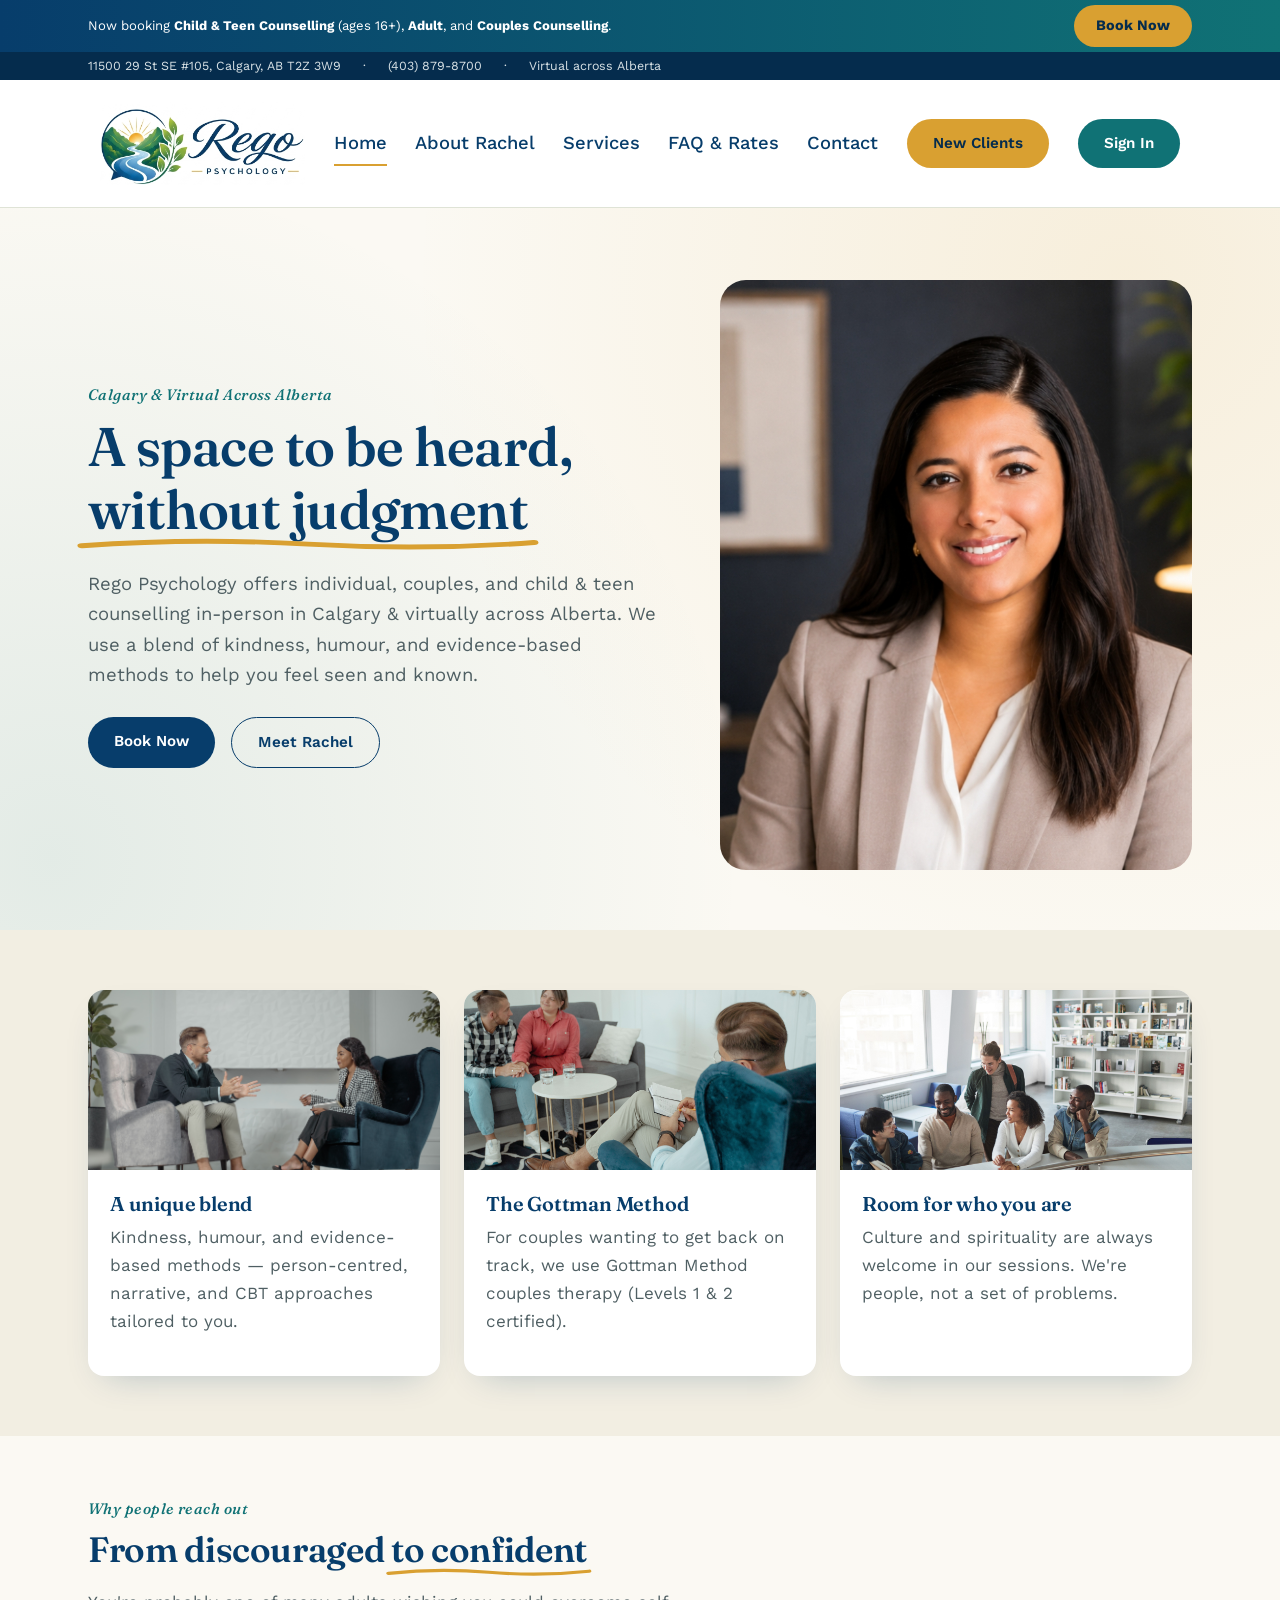
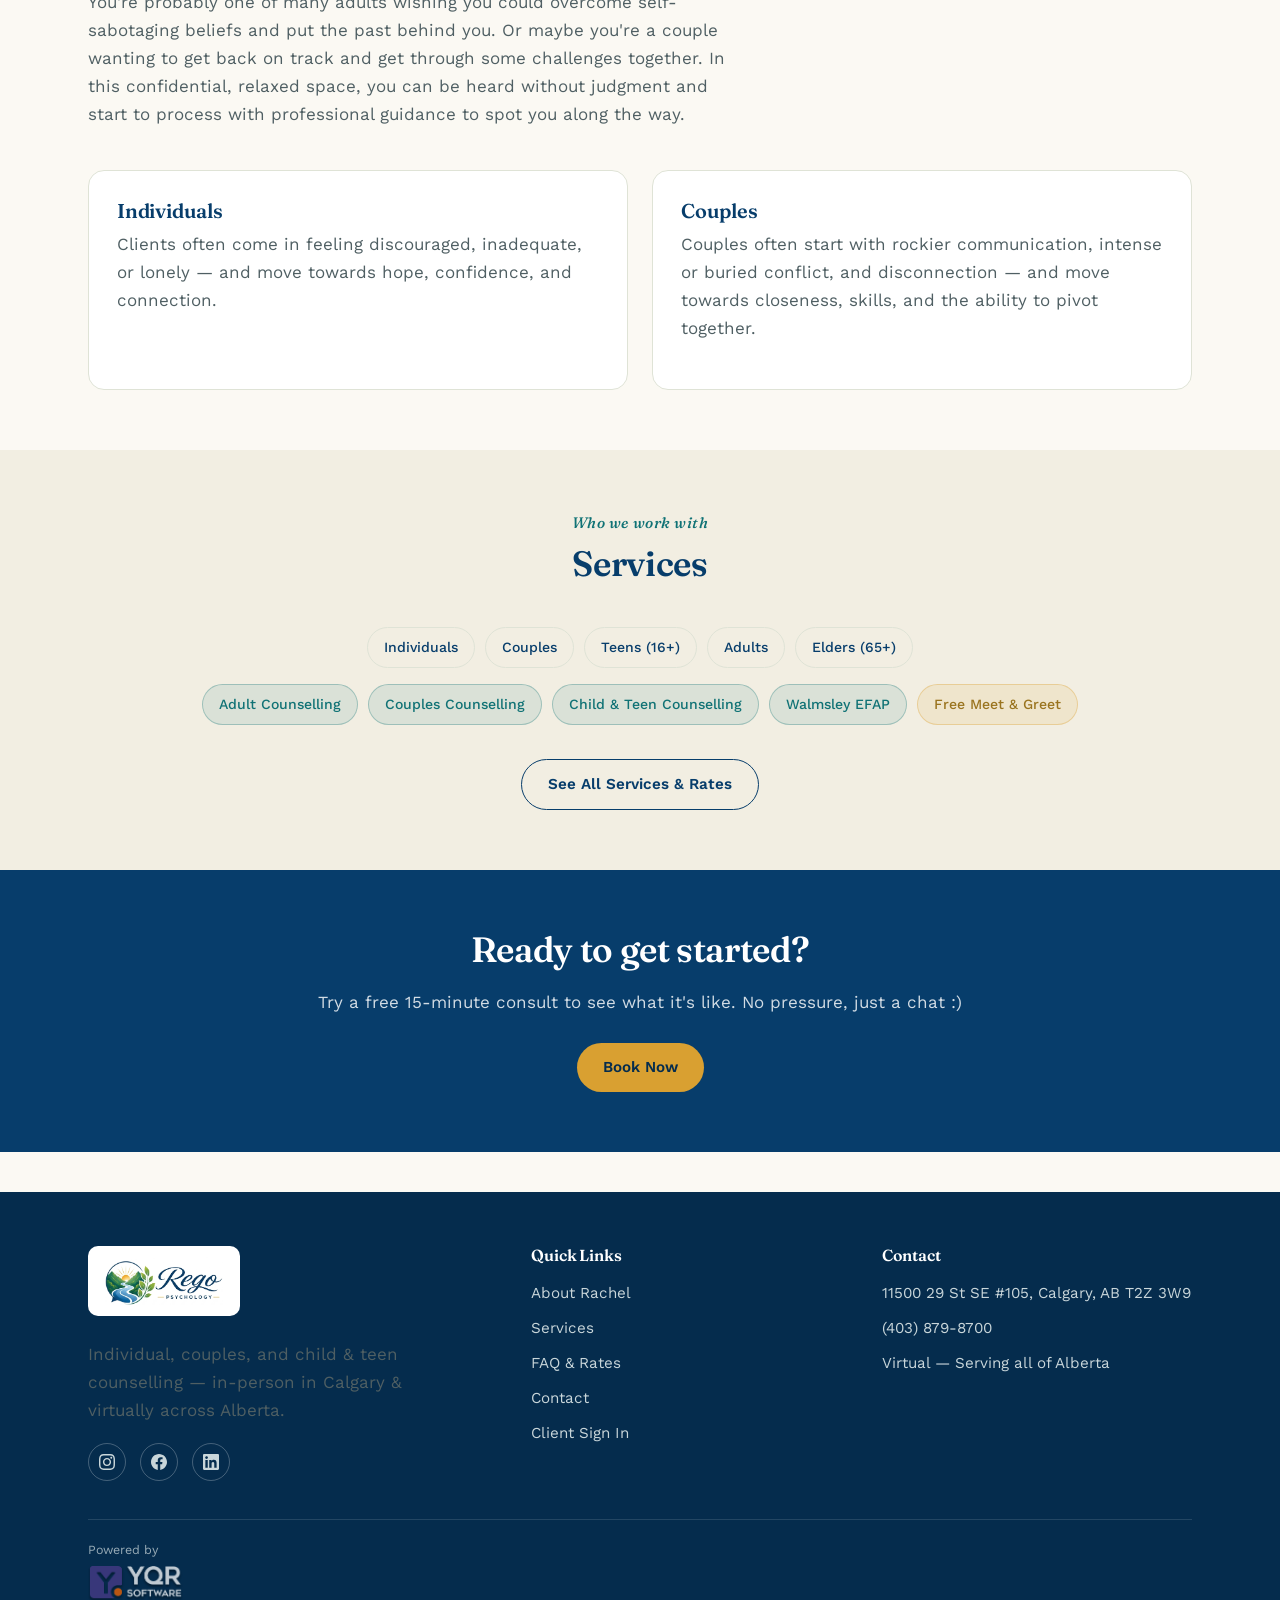
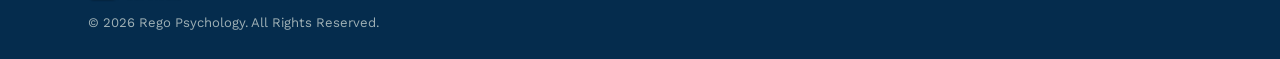
==== index.html @ bcf34d9b "Add Rachel headshot and set as hero photo" ====
﻿<!DOCTYPE html>
<html lang="en">
<head>
<meta charset="UTF-8">
<meta name="viewport" content="width=device-width, initial-scale=1.0">
<title>Rego Psychology | Rachel Rego, Psychologist, MACP, RPsych — Calgary</title>
<meta name="description" content="Rachel Rego, Registered Psychologist (MACP, RPsych) in Calgary, offers individual, couples, and child & teen counselling — in-person in Calgary &amp; virtually across Alberta. Book a free 15-minute consult.">
<link rel="icon" type="image/png" sizes="32x32" href="assets-final/pego-monogram.png">
<link rel="apple-touch-icon" href="assets-final/pego-monogram.png">
<link rel="preconnect" href="https://fonts.googleapis.com">
<link href="https://fonts.googleapis.com/css2?family=Fraunces:ital,opsz,wght@0,9..144,300..700;1,9..144,400..600&family=Work+Sans:wght@400;500;600;700&display=swap" rel="stylesheet">
<link rel="stylesheet" href="styles.css">
</head>
<body>

<div class="book-bar">
  <div class="wrap">
    <span class="msg">Now booking <strong>Child & Teen Counselling</strong> (ages 16+), <strong>Adult</strong>, and <strong>Couples Counselling</strong>.</span>
    <a class="book-now" href="https://regopsychology.janeapp.com/#/child-teen-counselling" target="_blank" rel="noopener">Book Now</a>
  </div>
</div>

<div class="topbar">
  <div class="wrap">
    <div class="topbar-links">
      <span>11500 29 St SE #105, Calgary, AB T2Z 3W9</span><span>&middot;</span><span>(403) 879-8700</span><span>&middot;</span><span>Virtual across Alberta</span>
    </div>
  </div>
</div>

<header class="site-header">
  <div class="wrap">
    <a href="index.html"><img src="assets-final/logo-1.png" alt="Rego Psychology" class="logo-img"></a>
    <nav class="main-nav">
      <a href="index.html" class="active">Home</a>
      <a href="about.html">About Rachel</a>
      <a href="services.html">Services</a>
      <a href="faq.html">FAQ &amp; Rates</a>
      <a href="contact.html">Contact</a>
    </nav>
    <button class="hamburger" id="hamburger" aria-label="Open menu" aria-expanded="false"><span></span><span></span><span></span></button>
    <a href="https://regopsychology.janeapp.com/#/free-meet-greet" target="_blank" rel="noopener" class="btn btn-gold">New Clients</a>
    <a href="https://regopsychology.janeapp.com/login" target="_blank" rel="noopener" class="btn btn-teal">Sign In</a>
  </div>
<div class="mobile-menu" id="mobile-menu">
  <nav class="mobile-nav">
    <a href="index.html" class="active">Home</a>
    <a href="about.html">About Rachel</a>
    <a href="services.html">Services</a>
    <a href="faq.html">FAQ &amp; Rates</a>
    <a href="contact.html">Contact</a>
    <a href="https://regopsychology.janeapp.com/#/free-meet-greet" target="_blank" rel="noopener" class="btn btn-gold mobile-book">New Clients</a>
    <a href="https://regopsychology.janeapp.com/login" target="_blank" rel="noopener" class="btn btn-teal mobile-book">Sign In</a>
  </nav>
</div></header>

<section class="hero">
  <div class="wrap">
    <div class="hero-copy">
<span class="eyebrow">Calgary &amp; Virtual Across Alberta</span>
      <h1>A space to be heard, <span class="ink-mark">without judgment<svg viewBox="0 0 300 20" preserveAspectRatio="none"><path d="M2 12 Q 75 2, 150 10 T 298 8"/></svg></span></h1>
      <p class="lead">Rego Psychology offers individual, couples, and child &amp; teen counselling in-person in Calgary &amp; virtually across Alberta. We use a blend of kindness, humour, and evidence-based methods to help you feel seen and known.</p>
      <div class="hero-actions">
        <a href="https://regopsychology.janeapp.com/#/free-meet-greet" target="_blank" rel="noopener" class="btn btn-navy">Book Now</a>
        <a href="about.html" class="btn btn-ghost">Meet Rachel</a>
      </div>
    </div>
    <div class="hero-photo"><img src="assets-final/rachelheadshot.jpeg" alt="Rachel Rego, Psychologist"></div>
  </div>
</section>

<section class="tint">
  <div class="wrap">
    <div class="grid cols-3">
      <div class="card shadow card-photo">
        <img src="assets-final/unique-blend.jpg" alt="A unique blend of therapy approaches" class="card-img">
        <div class="card-body">
          <h3>A unique blend</h3>
          <p>Kindness, humour, and evidence-based methods — person-centred, narrative, and CBT approaches tailored to you.</p>
        </div>
      </div>
      <div class="card shadow card-photo">
        <img src="assets-final/the-gottman-method.jpg" alt="The Gottman Method couples therapy" class="card-img">
        <div class="card-body">
          <h3>The Gottman Method</h3>
          <p>For couples wanting to get back on track, we use Gottman Method couples therapy (Levels 1 &amp; 2 certified).</p>
        </div>
      </div>
      <div class="card shadow card-photo">
        <img src="assets-final/room-for-who-you-are.jpg" alt="Room for who you are" class="card-img">
        <div class="card-body">
          <h3>Room for who you are</h3>
          <p>Culture and spirituality are always welcome in our sessions. We're people, not a set of problems.</p>
        </div>
      </div>
    </div>
  </div>
</section>

<section>
  <div class="wrap">
    <div class="section-head">
      <span class="eyebrow">Why people reach out</span>
      <h2>From discouraged <span class="ink-mark">to confident<svg viewBox="0 0 260 20" preserveAspectRatio="none"><path d="M2 12 Q 65 2, 130 10 T 258 8"/></svg></span></h2>
      <p>You're probably one of many adults wishing you could overcome self-sabotaging beliefs and put the past behind you. Or maybe you're a couple wanting to get back on track and get through some challenges together. In this confidential, relaxed space, you can be heard without judgment and start to process with professional guidance to spot you along the way.</p>
    </div>
    <div class="grid cols-2">
      <div class="card">
        <h3>Individuals</h3>
        <p>Clients often come in feeling discouraged, inadequate, or lonely — and move towards hope, confidence, and connection.</p>
      </div>
      <div class="card">
        <h3>Couples</h3>
        <p>Couples often start with rockier communication, intense or buried conflict, and disconnection — and move towards closeness, skills, and the ability to pivot together.</p>
      </div>
    </div>
  </div>
</section>

<section class="tint">
  <div class="wrap">
    <div class="section-head center">
      <span class="eyebrow">Who we work with</span>
      <h2>Services</h2>
    </div>
    <div class="pill-row" style="justify-content:center; margin-bottom: 16px;">
      <span class="pill">Individuals</span>
      <span class="pill">Couples</span>
      <span class="pill">Teens (16+)</span>
      <span class="pill">Adults</span>
      <span class="pill">Elders (65+)</span>
    </div>
    <div class="pill-row" style="justify-content:center;">
      <span class="pill teal">Adult Counselling</span>
      <span class="pill teal">Couples Counselling</span>
      <span class="pill teal">Child &amp; Teen Counselling</span>
      <span class="pill teal">Walmsley EFAP</span>
      <span class="pill gold">Free Meet &amp; Greet</span>
    </div>
    <div style="text-align:center; margin-top: 34px;">
      <a href="services.html" class="btn btn-ghost">See All Services &amp; Rates</a>
    </div>
  </div>
</section>

<section class="navy">
  <div class="wrap">
    <div class="callout" style="background: transparent; padding: 0;">
      <h2>Ready to get started?</h2>
      <p>Try a free 15-minute consult to see what it's like. No pressure, just a chat :)</p>
      <a href="https://regopsychology.janeapp.com/#/free-meet-greet" target="_blank" rel="noopener" class="btn btn-gold" style="margin-top: 8px;">Book Now</a>
    </div>
  </div>
</section>

<footer class="site-footer">
  <div class="wrap">
    <div class="grid">
      <div>
        <div class="foot-logo-wrap"><img src="assets-final/logo-1.png" alt="Rego Psychology" class="foot-logo-img"></div>
        <p style="max-width: 32ch;">Individual, couples, and child &amp; teen counselling — in-person in Calgary &amp; virtually across Alberta.</p>
        <div class="social-row">
          <a href="#" aria-label="Instagram"><svg xmlns="http://www.w3.org/2000/svg" viewBox="0 0 24 24" fill="currentColor" width="16" height="16" aria-hidden="true"><path d="M12 2.163c3.204 0 3.584.012 4.85.07 3.252.148 4.771 1.691 4.919 4.919.058 1.265.069 1.645.069 4.849 0 3.205-.012 3.584-.069 4.849-.149 3.225-1.664 4.771-4.919 4.919-1.266.058-1.644.07-4.85.07-3.204 0-3.584-.012-4.849-.07-3.26-.149-4.771-1.699-4.919-4.92-.058-1.265-.07-1.644-.07-4.849 0-3.204.013-3.583.07-4.849.149-3.227 1.664-4.771 4.919-4.919 1.266-.057 1.645-.069 4.849-.069zm0-2.163c-3.259 0-3.667.014-4.947.072-4.358.2-6.78 2.618-6.98 6.98-.059 1.281-.073 1.689-.073 4.948 0 3.259.014 3.668.072 4.948.2 4.358 2.618 6.78 6.98 6.98 1.281.058 1.689.072 4.948.072 3.259 0 3.668-.014 4.948-.072 4.354-.2 6.782-2.618 6.979-6.98.059-1.28.073-1.689.073-4.948 0-3.259-.014-3.667-.072-4.947-.196-4.354-2.617-6.78-6.979-6.98-1.281-.059-1.69-.073-4.949-.073zm0 5.838c-3.403 0-6.162 2.759-6.162 6.162s2.759 6.163 6.162 6.163 6.162-2.759 6.162-6.163c0-3.403-2.759-6.162-6.162-6.162zm0 10.162c-2.209 0-4-1.79-4-4 0-2.209 1.791-4 4-4s4 1.791 4 4c0 2.21-1.791 4-4 4zm6.406-11.845c-.796 0-1.441.645-1.441 1.44s.645 1.44 1.441 1.44c.795 0 1.439-.645 1.439-1.44s-.644-1.44-1.439-1.44z"/></svg></a>
          <a href="#" aria-label="Facebook"><svg xmlns="http://www.w3.org/2000/svg" viewBox="0 0 24 24" fill="currentColor" width="16" height="16" aria-hidden="true"><path d="M24 12.073c0-6.627-5.373-12-12-12s-12 5.373-12 12c0 5.99 4.388 10.954 10.125 11.854v-8.385H7.078v-3.47h3.047V9.43c0-3.007 1.792-4.669 4.533-4.669 1.312 0 2.686.235 2.686.235v2.953H15.83c-1.491 0-1.956.925-1.956 1.874v2.25h3.328l-.532 3.47h-2.796v8.385C19.612 23.027 24 18.062 24 12.073z"/></svg></a>
          <a href="https://www.linkedin.com/in/rachel-rego-861340133/" aria-label="LinkedIn"><svg xmlns="http://www.w3.org/2000/svg" viewBox="0 0 24 24" fill="currentColor" width="16" height="16" aria-hidden="true"><path d="M20.447 20.452h-3.554v-5.569c0-1.328-.027-3.037-1.852-3.037-1.853 0-2.136 1.445-2.136 2.939v5.667H9.351V9h3.414v1.561h.046c.477-.9 1.637-1.85 3.37-1.85 3.601 0 4.267 2.37 4.267 5.455v6.286zM5.337 7.433c-1.144 0-2.063-.926-2.063-2.065 0-1.138.92-2.063 2.063-2.063 1.14 0 2.064.925 2.064 2.063 0 1.139-.925 2.065-2.064 2.065zm1.782 13.019H3.555V9h3.564v11.452zM22.225 0H1.771C.792 0 0 .774 0 1.729v20.542C0 23.227.792 24 1.771 24h20.451C23.2 24 24 23.227 24 22.271V1.729C24 .774 23.2 0 22.222 0h.003z"/></svg></a>
        </div>
      </div>
      <div>
        <h4>Quick Links</h4>
        <ul>
          <li><a href="about.html">About Rachel</a></li>
          <li><a href="services.html">Services</a></li>
          <li><a href="faq.html">FAQ &amp; Rates</a></li>
          <li><a href="contact.html">Contact</a></li>
          <li><a href="https://regopsychology.janeapp.com/login" target="_blank" rel="noopener">Client Sign In</a></li>
        </ul>
      </div>
      <div>
        <h4>Contact</h4>
        <ul>
          <li></li>
          <li>11500 29 St SE #105, Calgary, AB T2Z 3W9</li><li>(403) 879-8700</li><li>Virtual — Serving all of Alberta</li>
        </ul>
      </div>
    </div>
    <div class="footer-bottom">
      <a href="https://yqrsoftware.ca/" target="_blank" rel="noopener" class="powered-by-inline">Powered by <img src="assets-final/yqr-logo.png" alt="YQR Software"></a>
      <div class="footer-legal"><span>© 2026 Rego Psychology. All Rights Reserved.</span></div>
    </div>
  </div>
</footer>

<script>
(function(){
  var btn = document.getElementById('hamburger');
  var menu = document.getElementById('mobile-menu');
  if (!btn || !menu) return;
  btn.addEventListener('click', function(){
    var open = menu.classList.toggle('open');
    btn.classList.toggle('open', open);
    btn.setAttribute('aria-expanded', open);
  });
  menu.querySelectorAll('a').forEach(function(a){
    a.addEventListener('click', function(){
      menu.classList.remove('open');
      btn.classList.remove('open');
      btn.setAttribute('aria-expanded', false);
    });
  });
  document.addEventListener('click', function(e){
    if (!menu.contains(e.target) && !btn.contains(e.target)) {
      menu.classList.remove('open');
      btn.classList.remove('open');
      btn.setAttribute('aria-expanded', false);
    }
  });
})();
</script>
</body>
</html>
---- styles.css ----
/* ===========================================================
   Rego Psychology — Stylesheet v2
   Brand palette (sampled from official brand sheet):
   Navy #073D6B · Teal #107275 · Forest #358153 · Olive #A2BC46 · Gold #D9A031
   Mark: mountain / river / sunrise emblem + leaf sprig
   Type: Fraunces (display, echoes the script wordmark) + Work Sans (body/UI)
   =========================================================== */

:root {
  --navy: #073D6B;
  --navy-deep: #052C4D;
  --teal: #107275;
  --forest: #358153;
  --forest-deep: #2A6B43;
  --olive: #A2BC46;
  --gold: #D9A031;
  --cream: #FBF9F3;
  --cream-deep: #F2EEE2;
  --card: #FFFFFF;
  --ink: #1C2B30;
  --ink-soft: #4F5F63;
  --line: #DFE3D6;
  --radius-lg: 26px;
  --radius-md: 16px;
  --radius-sm: 10px;
  --shadow: 0 14px 34px -18px rgba(7, 61, 107, 0.30);
  --maxw: 1160px;
}

* { box-sizing: border-box; }
html { scroll-behavior: smooth; }

body {
  margin: 0;
  background: var(--cream);
  color: var(--ink);
  font-family: 'Work Sans', -apple-system, BlinkMacSystemFont, 'Segoe UI', sans-serif;
  font-size: 17px;
  line-height: 1.65;
  -webkit-font-smoothing: antialiased;
}

h1, h2, h3, h4 {
  font-family: 'Fraunces', Georgia, 'Times New Roman', serif;
  color: var(--navy);
  font-weight: 600;
  line-height: 1.15;
  margin: 0 0 0.5em;
  letter-spacing: -0.01em;
}

h1 { font-size: clamp(2.3rem, 4.8vw, 3.4rem); font-weight: 580; }
h2 { font-size: clamp(1.65rem, 3vw, 2.2rem); }
h3 { font-size: 1.25rem; }

p { margin: 0 0 1.1em; color: var(--ink-soft); }
a { color: var(--forest-deep); text-decoration: none; }
img { max-width: 100%; display: block; }

.wrap { max-width: var(--maxw); margin: 0 auto; padding: 0 28px; }

/* ---------- Ink underline signature (echoes the script wordmark flourish) ---------- */
.ink-mark { position: relative; display: inline-block; }
.ink-mark svg { position: absolute; left: -2%; bottom: -0.2em; width: 104%; height: 0.3em; overflow: visible; }
.ink-mark path { fill: none; stroke: var(--gold); stroke-width: 6; stroke-linecap: round; }

.eyebrow {
  font-family: 'Fraunces', serif;
  font-style: italic;
  font-weight: 500;
  color: var(--teal);
  font-size: 0.95rem;
  letter-spacing: 0.03em;
  display: block;
  margin-bottom: 0.6em;
}

/* ---------- Top booking bar ---------- */
.book-bar {
  background: linear-gradient(90deg, var(--navy) 0%, var(--teal) 100%);
  color: #fff;
}
.book-bar .wrap {
  display: flex;
  align-items: center;
  justify-content: space-between;
  gap: 16px;
  padding: 10px 28px;
  flex-wrap: wrap;
}
.book-bar .wrap { padding-top: 5px; padding-bottom: 5px; }
.book-bar .msg { font-size: 0.82rem; }
.book-bar .msg strong { color: #fff; }
.book-bar a.book-now {
  background: var(--gold);
  color: var(--navy-deep);
  font-weight: 700;
  padding: 9px 22px;
  border-radius: 999px;
  font-size: 0.9rem;
  white-space: nowrap;
}
.book-bar a.book-now:hover { background: #E8B450; }

/* ---------- Sub utility bar ---------- */
.topbar { background: var(--navy-deep); color: #D9E2E6; font-size: 0.78rem; }
.topbar .wrap { display: flex; flex-wrap: wrap; gap: 8px 28px; justify-content: space-between; align-items: center; padding-top: 4px; padding-bottom: 4px; }
.topbar a { color: #D9E2E6; opacity: 0.92; }
.topbar a:hover { opacity: 1; text-decoration: underline; }
.topbar .wrap > a { font-size: 0.96rem; font-weight: 600; opacity: 1; text-decoration: underline; }
.topbar .wrap > a:hover { opacity: 0.8; }
.topbar-links { display: flex; gap: 22px; flex-wrap: wrap; }

/* ---------- Header / Nav ---------- */
header.site-header { background: #fff; border-bottom: 1px solid var(--line); position: sticky; top: 0; z-index: 50; }
header.site-header .wrap { display: flex; align-items: center; justify-content: space-between; padding-top: 22px; padding-bottom: 22px; gap: 16px; padding-left: 40px; padding-right: 40px; flex-wrap: nowrap; }
nav.main-nav { gap: 20px; flex-wrap: nowrap; flex-shrink: 1; min-width: 0; }
.logo-img { height: 83px; width: auto; }

nav.main-nav { display: flex; gap: 28px; align-items: center; flex-wrap: wrap; }
nav.main-nav a { color: var(--navy); font-weight: 500; font-size: 1.15rem; padding: 6px 0; border-bottom: 2px solid transparent; transition: border-color 0.2s; }
nav.main-nav a:hover, nav.main-nav a.active { border-color: var(--gold); }

.btn {
  display: inline-block;
  background: var(--forest);
  color: #fff !important;
  padding: 12px 26px;
  border-radius: 999px;
  font-weight: 600;
  font-size: 0.95rem;
  transition: background 0.2s, transform 0.15s;
  border: none;
  cursor: pointer;
}
.btn:hover { background: var(--forest-deep); transform: translateY(-1px); }
.btn.btn-gold { background: var(--gold); color: var(--navy-deep) !important; }
.btn.btn-gold:hover { background: #E8B450; }
.btn.btn-navy { background: var(--navy); }
.btn.btn-navy:hover { background: var(--navy-deep); }
.btn.btn-ghost { background: transparent; color: var(--navy) !important; border: 1.5px solid var(--navy); }
.btn.btn-ghost:hover { background: var(--navy); color: #fff !important; }
.btn.btn-teal { background: var(--teal); color: #fff !important; }
.btn.btn-teal:hover { background: #0D5F62; }
.btn.btn-sm { padding: 8px 18px; font-size: 0.84rem; }

/* ---------- Hero ---------- */
.hero {
  padding: 72px 0 60px;
  background:
    radial-gradient(circle at 88% 10%, rgba(217,160,49,0.12), transparent 55%),
    radial-gradient(circle at 4% 90%, rgba(16,114,117,0.10), transparent 50%),
    var(--cream);
}
.hero .wrap { display: grid; grid-template-columns: 1.1fr 0.9fr; gap: 56px; align-items: center; }
.hero-logo { width: 220px; margin-bottom: 18px; display: block; }
.hero-copy p.lead { font-size: 1.16rem; max-width: 48ch; }
.hero-actions { display: flex; gap: 16px; margin-top: 26px; flex-wrap: wrap; }
.hero-photo {
  aspect-ratio: 4/5;
  border-radius: var(--radius-lg);
  overflow: hidden;
}
.hero-photo img {
  width: 100%; height: 100%;
  object-fit: cover; object-position: center top;
  display: block;
}

/* ---------- Sections ---------- */
section { padding: 60px 0; }
section.tint { background: var(--cream-deep); }
section.navy { background: var(--navy); }
section.navy h2, section.navy h3 { color: #fff; }
section.navy p { color: rgba(255,255,255,0.82); }
.section-head { max-width: 660px; margin-bottom: 42px; }
.section-head.center { margin-left: auto; margin-right: auto; text-align: center; }

/* ---------- Cards / grids ---------- */
.grid { display: grid; gap: 24px; }
.grid.cols-3 { grid-template-columns: repeat(3, 1fr); }
.grid.cols-2 { grid-template-columns: repeat(2, 1fr); }
.grid.cols-4 { grid-template-columns: repeat(4, 1fr); }

.card { background: var(--card); border-radius: var(--radius-md); padding: 28px; border: 1px solid var(--line); }
.card.shadow { box-shadow: var(--shadow); border: none; }
.card h3 { margin-bottom: 0.4em; }
.card .icon-dot {
  width: 44px; height: 44px; border-radius: 50%;
  background: var(--cream-deep);
  display: flex; align-items: center; justify-content: center;
  margin-bottom: 16px; font-size: 1.3rem;
}

.pill-row { display: flex; flex-wrap: wrap; gap: 10px; }
.pill { background: var(--cream-deep); border: 1px solid var(--line); color: var(--navy); padding: 8px 16px; border-radius: 999px; font-size: 0.88rem; font-weight: 500; }
.pill.teal { background: rgba(16,114,117,0.10); border-color: rgba(16,114,117,0.3); color: var(--teal); }
.pill.gold { background: rgba(217,160,49,0.12); border-color: rgba(217,160,49,0.35); color: #9A741F; }

/* ---------- Quote / callout ---------- */
.callout { background: var(--navy); color: #EAF1F3; border-radius: var(--radius-lg); padding: 46px; text-align: center; }
.callout h2 { color: #fff; }
.callout p { color: rgba(234,241,243,0.85); }

/* ---------- Booking service cards (JaneApp) ---------- */
.service-card {
  background: var(--card);
  border: 1px solid var(--line);
  border-radius: var(--radius-md);
  padding: 30px;
  display: flex;
  flex-direction: column;
  gap: 14px;
}
.service-card .top { display: flex; justify-content: space-between; align-items: flex-start; gap: 14px; }
.service-card .price {
  background: var(--cream-deep);
  color: var(--navy);
  font-weight: 700;
  font-size: 0.88rem;
  padding: 7px 14px;
  border-radius: 999px;
  white-space: nowrap;
}
.service-card .duration { font-size: 0.85rem; color: var(--ink-soft); margin-top: 2px; }

/* ---------- Steps ---------- */
.steps { display: grid; gap: 20px; }
.step { display: flex; gap: 20px; background: var(--card); border: 1px solid var(--line); border-radius: var(--radius-md); padding: 24px 28px; align-items: flex-start; }
.step .step-mark { font-family: 'Fraunces', serif; font-style: italic; font-size: 1.5rem; color: var(--gold); flex-shrink: 0; width: 36px; }

/* ---------- FAQ accordion ---------- */
details.faq { background: var(--card); border: 1px solid var(--line); border-radius: var(--radius-md); padding: 6px 26px; margin-bottom: 14px; }
details.faq summary {
  cursor: pointer; font-family: 'Fraunces', serif; font-weight: 600; font-size: 1.06rem; color: var(--navy);
  padding: 18px 0; list-style: none; display: flex; justify-content: space-between; align-items: center; gap: 16px;
}
details.faq summary::-webkit-details-marker { display: none; }
details.faq summary::after { content: "+"; font-size: 1.5rem; color: var(--gold); flex-shrink: 0; transition: transform 0.2s; }
details.faq[open] summary::after { content: "–"; }
details.faq .faq-body { padding-bottom: 20px; color: var(--ink-soft); }

/* ---------- Photo cards ---------- */
.card-photo { padding: 0; overflow: hidden; }
.card-img { width: 100%; height: 180px; object-fit: cover; display: block; }
.card-photo .card-body { padding: 22px; }

/* ---------- Specialty card ---------- */
.specialty-list { display: flex; flex-direction: column; gap: 10px; }
.specialty-item { background: var(--cream-deep); border: 1px solid var(--line); border-left: 4px solid var(--teal); border-radius: var(--radius-sm); padding: 12px 16px; font-weight: 600; color: var(--navy); font-size: 0.97rem; }

/* ---------- Rate table ---------- */
.rate-table { width: 100%; border-collapse: collapse; background: var(--card); border-radius: var(--radius-md); overflow: hidden; border: 1px solid var(--line); }
.rate-table th, .rate-table td { text-align: left; padding: 15px 22px; border-bottom: 1px solid var(--line); }
.rate-table th { font-family: 'Fraunces', serif; color: var(--navy); background: var(--cream-deep); font-size: 0.93rem; }
.rate-table tr:last-child td { border-bottom: none; }
.rate-table td.amount { font-weight: 700; color: var(--teal); white-space: nowrap; }
.rate-table td.rate-cta { text-align: right; white-space: nowrap; padding-top: 10px; padding-bottom: 10px; }

/* ---------- Insurance logos row ---------- */
.insurance-row { display: flex; flex-wrap: wrap; gap: 12px; }
.insurance-chip { background: var(--card); border: 1px solid var(--line); padding: 10px 18px; border-radius: var(--radius-sm); font-size: 0.88rem; font-weight: 600; color: var(--navy); }

/* ---------- Endorsements ---------- */
.endorsement { background: var(--card); border-left: 4px solid var(--olive); border-radius: var(--radius-sm); padding: 22px 26px; }
.endorsement p { font-style: italic; margin-bottom: 10px; }
.endorsement .who { font-weight: 700; color: var(--navy); font-style: normal; font-size: 0.92rem; }
.endorsement .role { font-weight: 400; color: var(--ink-soft); font-size: 0.85rem; }

/* ---------- Contact ---------- */
.contact-grid { display: grid; grid-template-columns: 1fr 1.2fr; gap: 48px; align-items: start; }
.contact-info .item { margin-bottom: 24px; }
.contact-info .item .label { font-family: 'Fraunces', serif; color: var(--navy); font-weight: 600; display: block; margin-bottom: 4px; }
.form-note { font-size: 0.85rem; color: var(--ink-soft); }
.contact-form { display: flex; flex-direction: column; gap: 14px; margin-top: 10px; }
.contact-form .form-row { display: grid; grid-template-columns: 1fr 1fr; gap: 14px; }
.contact-form .form-group { display: flex; flex-direction: column; gap: 5px; }
.contact-form label { font-size: 0.85rem; font-weight: 600; color: var(--navy); }
.contact-form input, .contact-form textarea { border: 1.5px solid var(--line); border-radius: var(--radius-sm); padding: 10px 14px; font-family: inherit; font-size: 0.95rem; color: var(--ink); background: var(--card); transition: border-color 0.2s; resize: vertical; }
.contact-form input:focus, .contact-form textarea:focus { outline: none; border-color: var(--teal); }
.contact-form input::placeholder, .contact-form textarea::placeholder { color: var(--ink-soft); }

/* ---------- Footer ---------- */
footer.site-footer { background: var(--navy-deep); color: #C9D6DA; padding: 54px 0 26px; margin-top: 40px; }
footer.site-footer .grid { grid-template-columns: 1.3fr 1fr 1fr; gap: 40px; margin-bottom: 38px; }
footer.site-footer h4 { color: #fff; font-size: 1rem; margin-bottom: 16px; }
footer.site-footer a { color: #C9D6DA; }
footer.site-footer a:hover { color: #fff; text-decoration: underline; }
footer.site-footer ul { list-style: none; padding: 0; margin: 0; }
footer.site-footer li { margin-bottom: 10px; font-size: 0.95rem; }
.powered-by-inline { display: inline-flex; flex-direction: column; align-items: flex-start; gap: 5px; color: #9FB0B5; font-size: 0.78rem; opacity: 0.75; transition: opacity 0.2s; }
.powered-by-inline:hover { opacity: 1; }
.powered-by-inline img { height: 36px; width: auto; border-radius: 4px; }
.footer-bottom { border-top: 1px solid rgba(255,255,255,0.12); padding-top: 20px; font-size: 0.82rem; color: #9FB0B5; display: flex; flex-direction: column; gap: 10px; }
.footer-legal { display: flex; justify-content: space-between; flex-wrap: wrap; gap: 10px; }
.foot-logo-wrap { display: inline-block; background: #fff; border-radius: var(--radius-sm); border: 1px solid rgba(255,255,255,0.2); padding: 10px 16px; margin-bottom: 16px; }
.foot-logo-img { height: 48px; width: auto; display: block; }
.social-row { display: flex; gap: 14px; margin-top: 14px; }
.social-row a { width: 38px; height: 38px; border: 1px solid rgba(255,255,255,0.25); border-radius: 50%; display: flex; align-items: center; justify-content: center; }
.social-row a:hover { background: rgba(255,255,255,0.12); }

/* ---------- Page hero (non-home) ---------- */
.page-hero { padding: 26px 0 22px; background: var(--cream-deep); border-bottom: 1px solid var(--line); }
.page-hero p.lead { max-width: 62ch; font-size: 1.06rem; }

/* ---------- Hamburger & Mobile Menu ---------- */
.hamburger { display: none; flex-direction: column; justify-content: space-between; width: 28px; height: 20px; background: none; border: none; cursor: pointer; padding: 0; flex-shrink: 0; }
.hamburger span { display: block; height: 2px; width: 100%; background: var(--navy); border-radius: 2px; transition: transform 0.25s, opacity 0.2s; transform-origin: center; }
.hamburger.open span:nth-child(1) { transform: translateY(9px) rotate(45deg); }
.hamburger.open span:nth-child(2) { opacity: 0; }
.hamburger.open span:nth-child(3) { transform: translateY(-9px) rotate(-45deg); }

.mobile-menu { display: none; background: #fff; border-top: 1px solid var(--line); box-shadow: 0 8px 24px -8px rgba(7,61,107,0.15); }
.mobile-menu.open { display: block; }
.mobile-nav { display: flex; flex-direction: column; padding: 16px 20px 20px; gap: 4px; }
.mobile-nav a { color: var(--navy); font-weight: 500; font-size: 1.05rem; padding: 12px 8px; border-bottom: 1px solid var(--line); }
.mobile-nav a:last-child { border-bottom: none; }
.mobile-nav a.active { color: var(--teal); font-weight: 600; }
.mobile-nav .mobile-book { margin-top: 12px; text-align: center; border-bottom: none; border-radius: 999px; }

/* ---------- Responsive ---------- */
@media (max-width: 900px) {
  .hero .wrap { grid-template-columns: 1fr; }
  .hero-photo { order: -1; max-width: 320px; margin: 0 auto; }
  .grid.cols-3, .grid.cols-4 { grid-template-columns: 1fr 1fr; }
  .contact-grid { grid-template-columns: 1fr; }
  footer.site-footer .grid { grid-template-columns: 1fr; gap: 26px; }
}
@media (max-width: 680px) {
  nav.main-nav { display: none; }
  .hamburger { display: flex; }
  header.site-header .wrap > .btn-gold,
  header.site-header .wrap > .btn-teal { display: none; }
  .topbar-links { gap: 12px 18px; }
  .grid.cols-3, .grid.cols-4, .grid.cols-2 { grid-template-columns: 1fr; }
  .callout { padding: 30px 22px; }
  header.site-header .wrap { flex-wrap: nowrap; }
  .book-bar .wrap { justify-content: center; text-align: center; }
  .service-card .top { flex-direction: column; }
}

/* ---------- iPhone / small mobile ---------- */
@media (max-width: 480px) {
  /* Topbar */
  .topbar { font-size: 0.72rem; }
  .topbar .wrap { padding-top: 3px; padding-bottom: 3px; gap: 6px; }

  /* Book bar */
  .book-bar .wrap { flex-direction: column; align-items: center; gap: 8px; padding-top: 8px; padding-bottom: 8px; }
  .book-bar .msg { text-align: center; font-size: 0.78rem; }

  /* Header */
  header.site-header .wrap { padding-left: 16px; padding-right: 16px; padding-top: 12px; padding-bottom: 12px; }
  .logo-img { height: 56px; }
  .btn.btn-gold { padding: 9px 14px; font-size: 0.82rem; white-space: nowrap; }

  /* General layout */
  .wrap { padding: 0 16px; }
  section { padding: 40px 0; }

  /* Hero */
  .hero { padding: 36px 0; }
  .hero-photo { max-width: 280px; }
  .hero-actions { flex-direction: column; }
  .hero-actions .btn { text-align: center; width: 100%; }
  .hero-logo { width: 160px; }

  /* Cards */
  .card-img { height: 160px; }

  /* About grid */
  .about-grid { grid-template-columns: 1fr !important; gap: 28px !important; }
  .hero-photo { max-width: 100% !important; }

  /* Rates table — hide CTA column, allow horizontal scroll */
  .rate-table { display: block; overflow-x: auto; -webkit-overflow-scrolling: touch; }
  .rate-table td.rate-cta, .rate-table th:last-child { display: none; }

  /* Contact form */
  .contact-form .form-row { grid-template-columns: 1fr; }

  /* Page hero */
  .page-hero { padding: 18px 0 16px; }

  /* Footer */
  .footer-bottom { flex-direction: column; text-align: center; gap: 6px; }
  .foot-logo-img { height: 38px; }

  /* Buttons — larger touch targets */
  .btn { min-height: 44px; display: inline-flex; align-items: center; justify-content: center; }
}

@media (prefers-reduced-motion: reduce) {
  html { scroll-behavior: auto; }
  .btn { transition: none; }
}
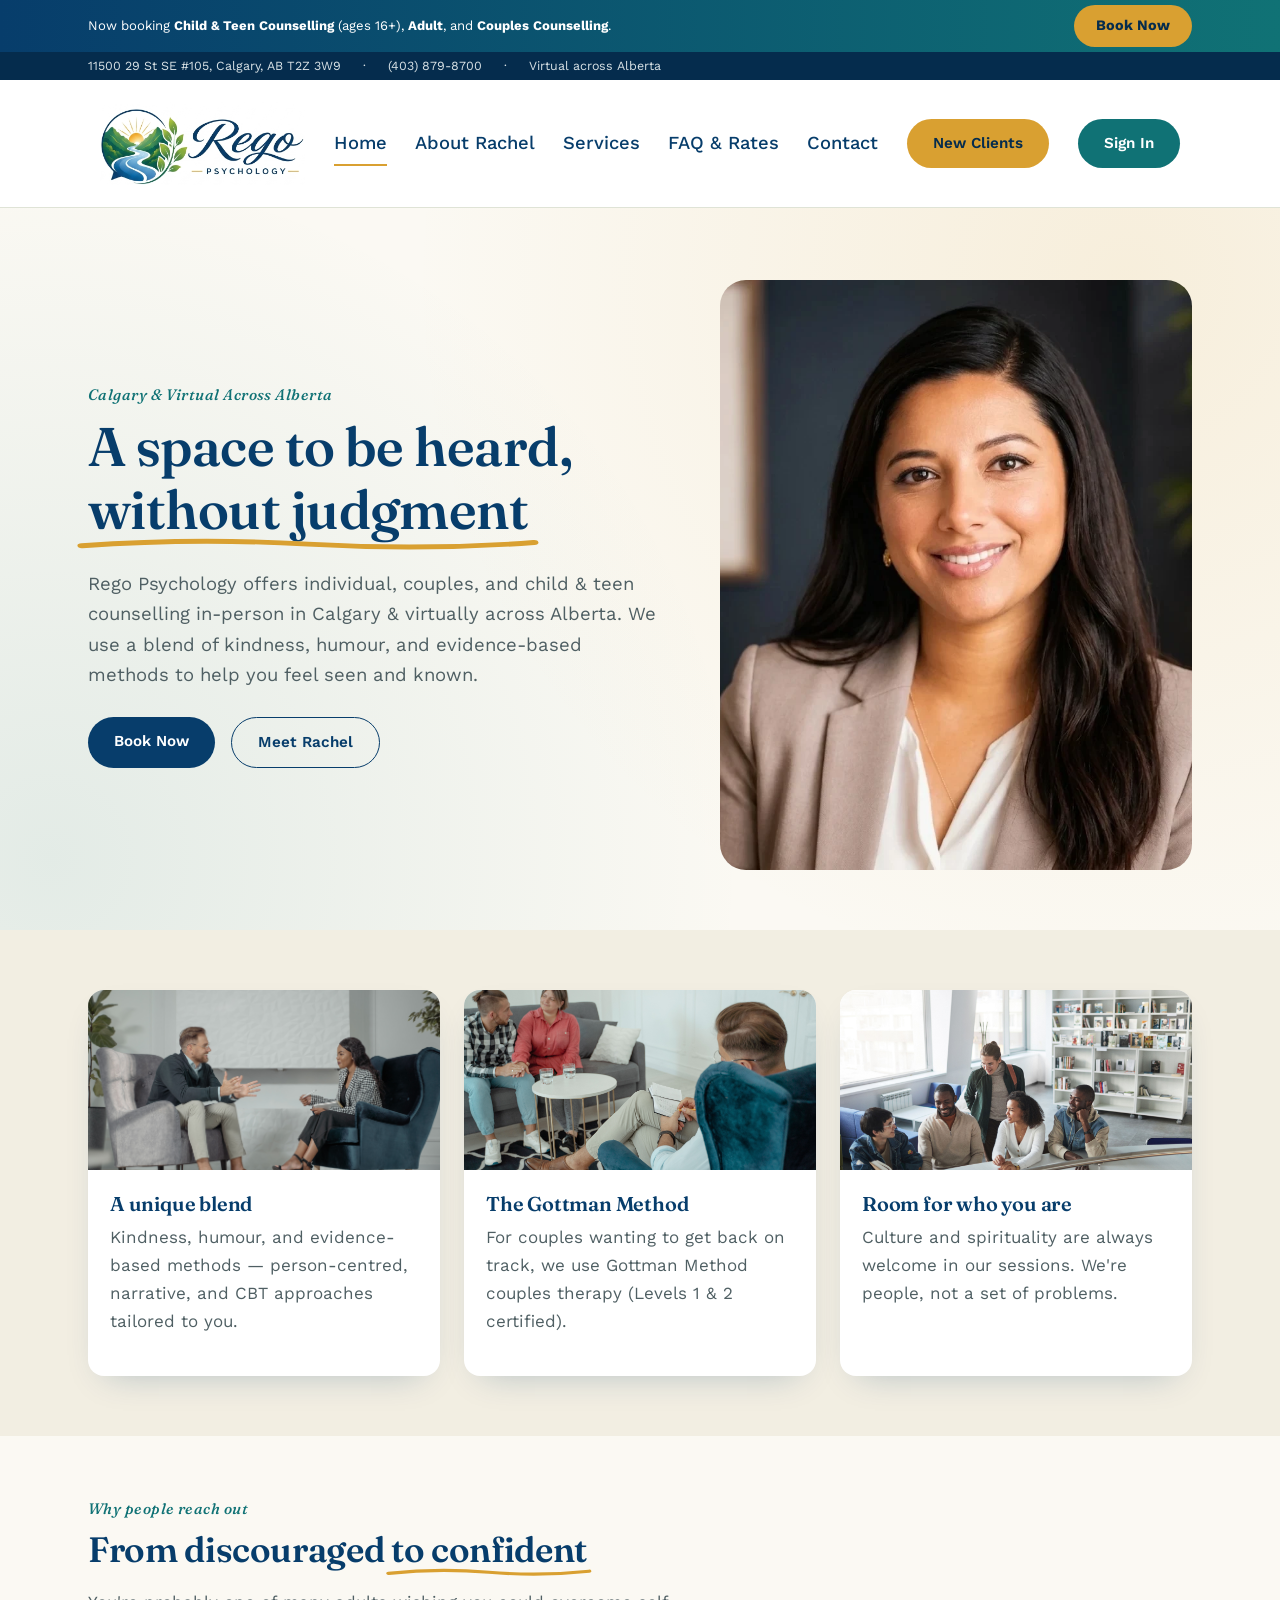
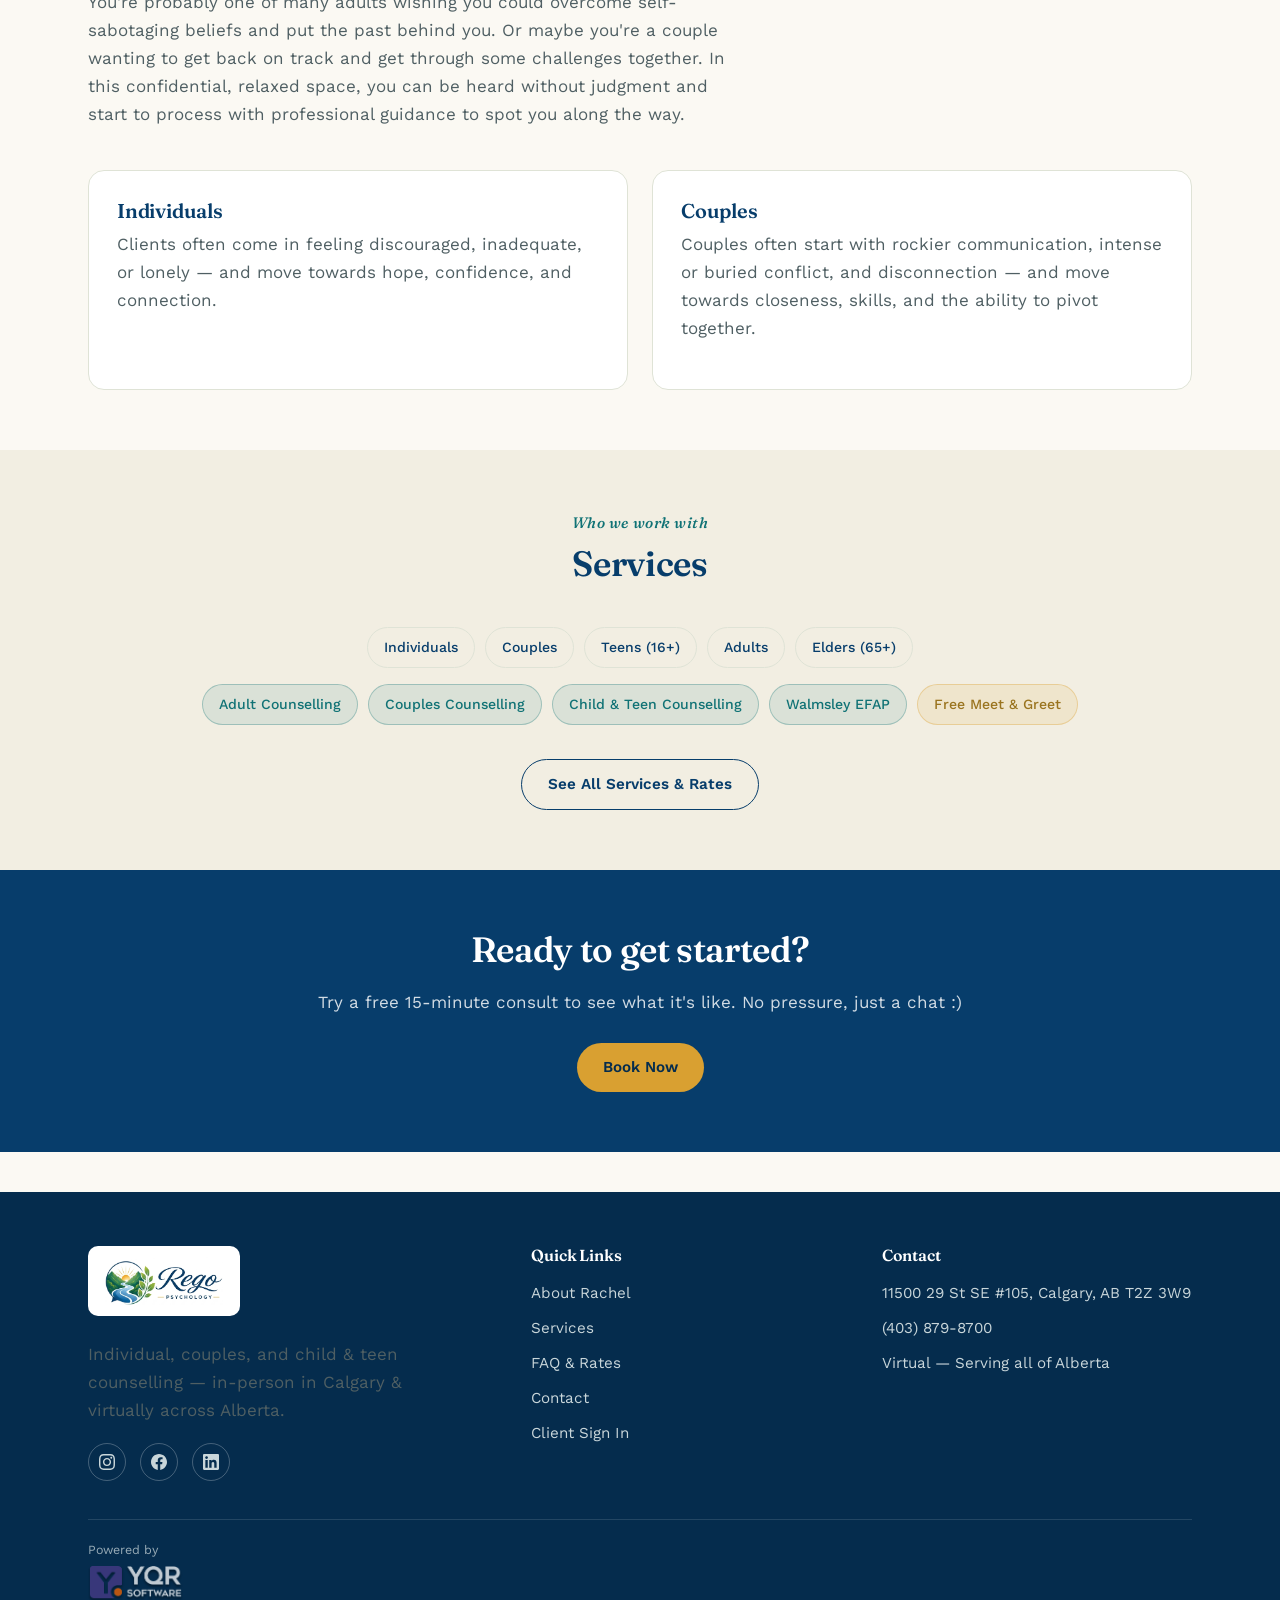
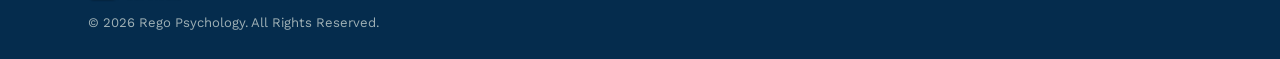
==== commit 228bcf26: "Replace Rachel headshot with new photo on home and About pages Co-Authored-By: Claude Opus 5.5 <nore" ====
--- a/index.html
+++ b/index.html
@@ -65,7 +65,7 @@
         <a href="about.html" class="btn btn-ghost">Meet Rachel</a>
       </div>
     </div>
-    <div class="hero-photo"><img src="assets-final/rachelheadshot.jpeg" alt="Rachel Rego, Psychologist"></div>
+    <div class="hero-photo"><img src="assets-final/rachel-headshot.webp" alt="Rachel Rego, Psychologist"></div>
   </div>
 </section>
 
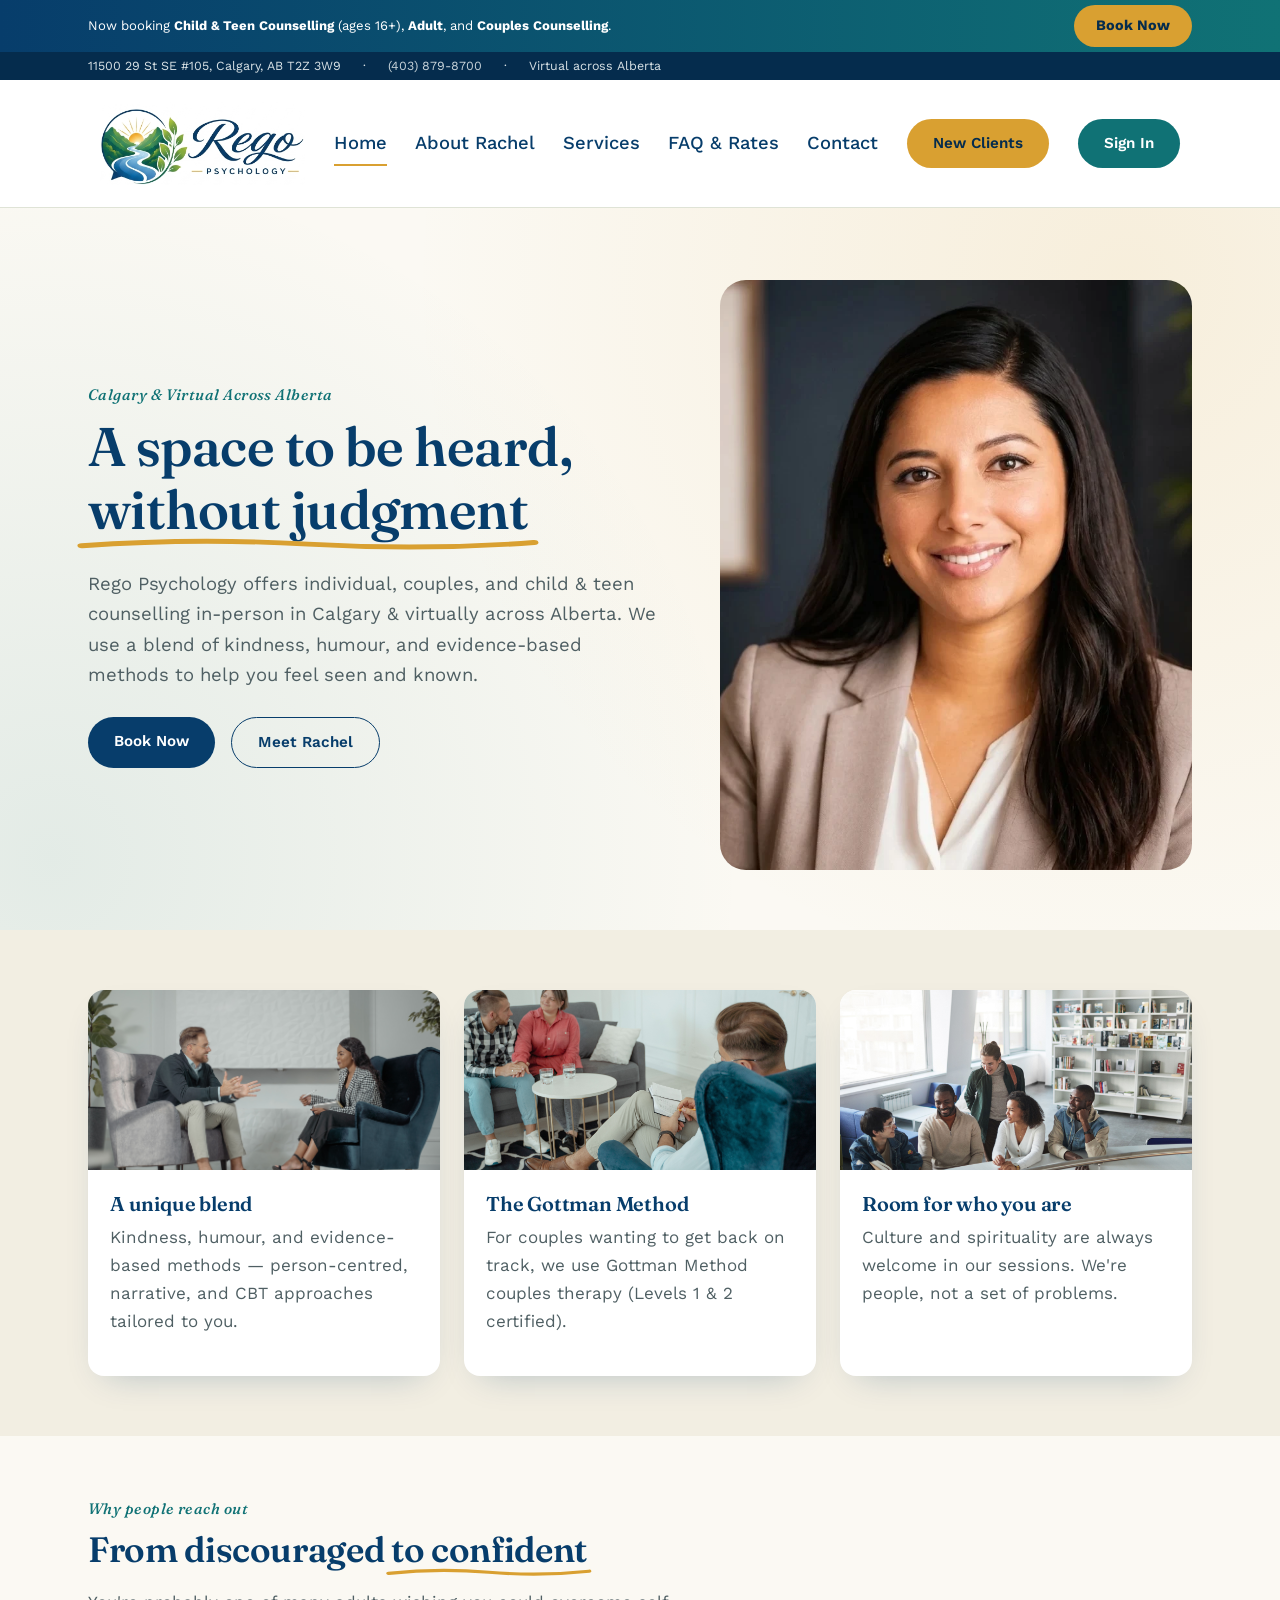
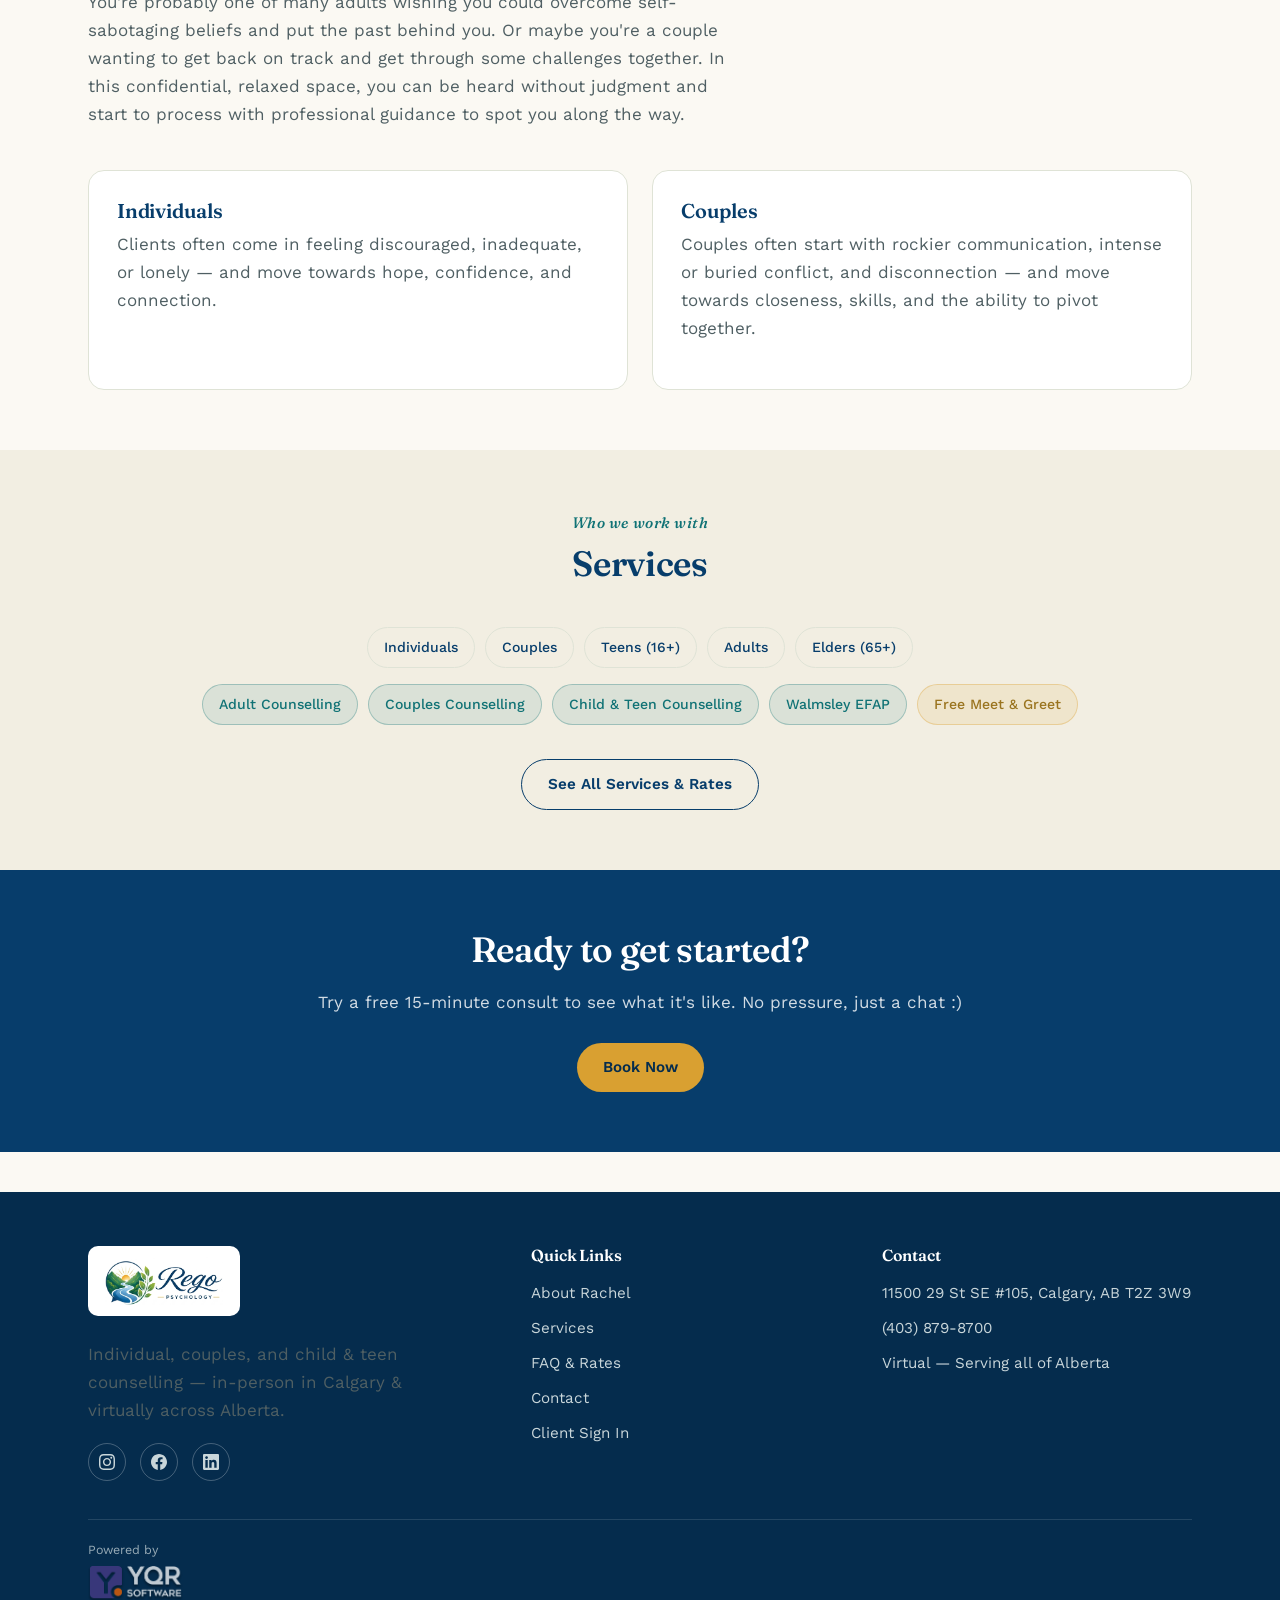
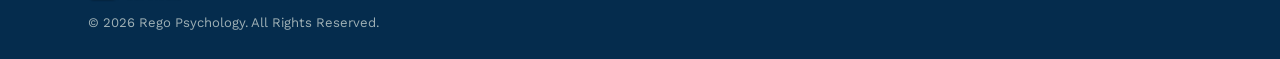
==== commit 7ee34691: "Make phone number a tap-to-call link in top strip and footer Co-Authored-By: Claude Opus 5.5 <norepl" ====
--- a/index.html
+++ b/index.html
@@ -23,7 +23,7 @@
 <div class="topbar">
   <div class="wrap">
     <div class="topbar-links">
-      <span>11500 29 St SE #105, Calgary, AB T2Z 3W9</span><span>&middot;</span><span>(403) 879-8700</span><span>&middot;</span><span>Virtual across Alberta</span>
+      <span>11500 29 St SE #105, Calgary, AB T2Z 3W9</span><span>&middot;</span><span><a href="tel:+14038798700">(403) 879-8700</a></span><span>&middot;</span><span>Virtual across Alberta</span>
     </div>
   </div>
 </div>
@@ -179,7 +179,7 @@
         <h4>Contact</h4>
         <ul>
           <li></li>
-          <li>11500 29 St SE #105, Calgary, AB T2Z 3W9</li><li>(403) 879-8700</li><li>Virtual — Serving all of Alberta</li>
+          <li>11500 29 St SE #105, Calgary, AB T2Z 3W9</li><li><a href="tel:+14038798700">(403) 879-8700</a></li><li>Virtual — Serving all of Alberta</li>
         </ul>
       </div>
     </div>
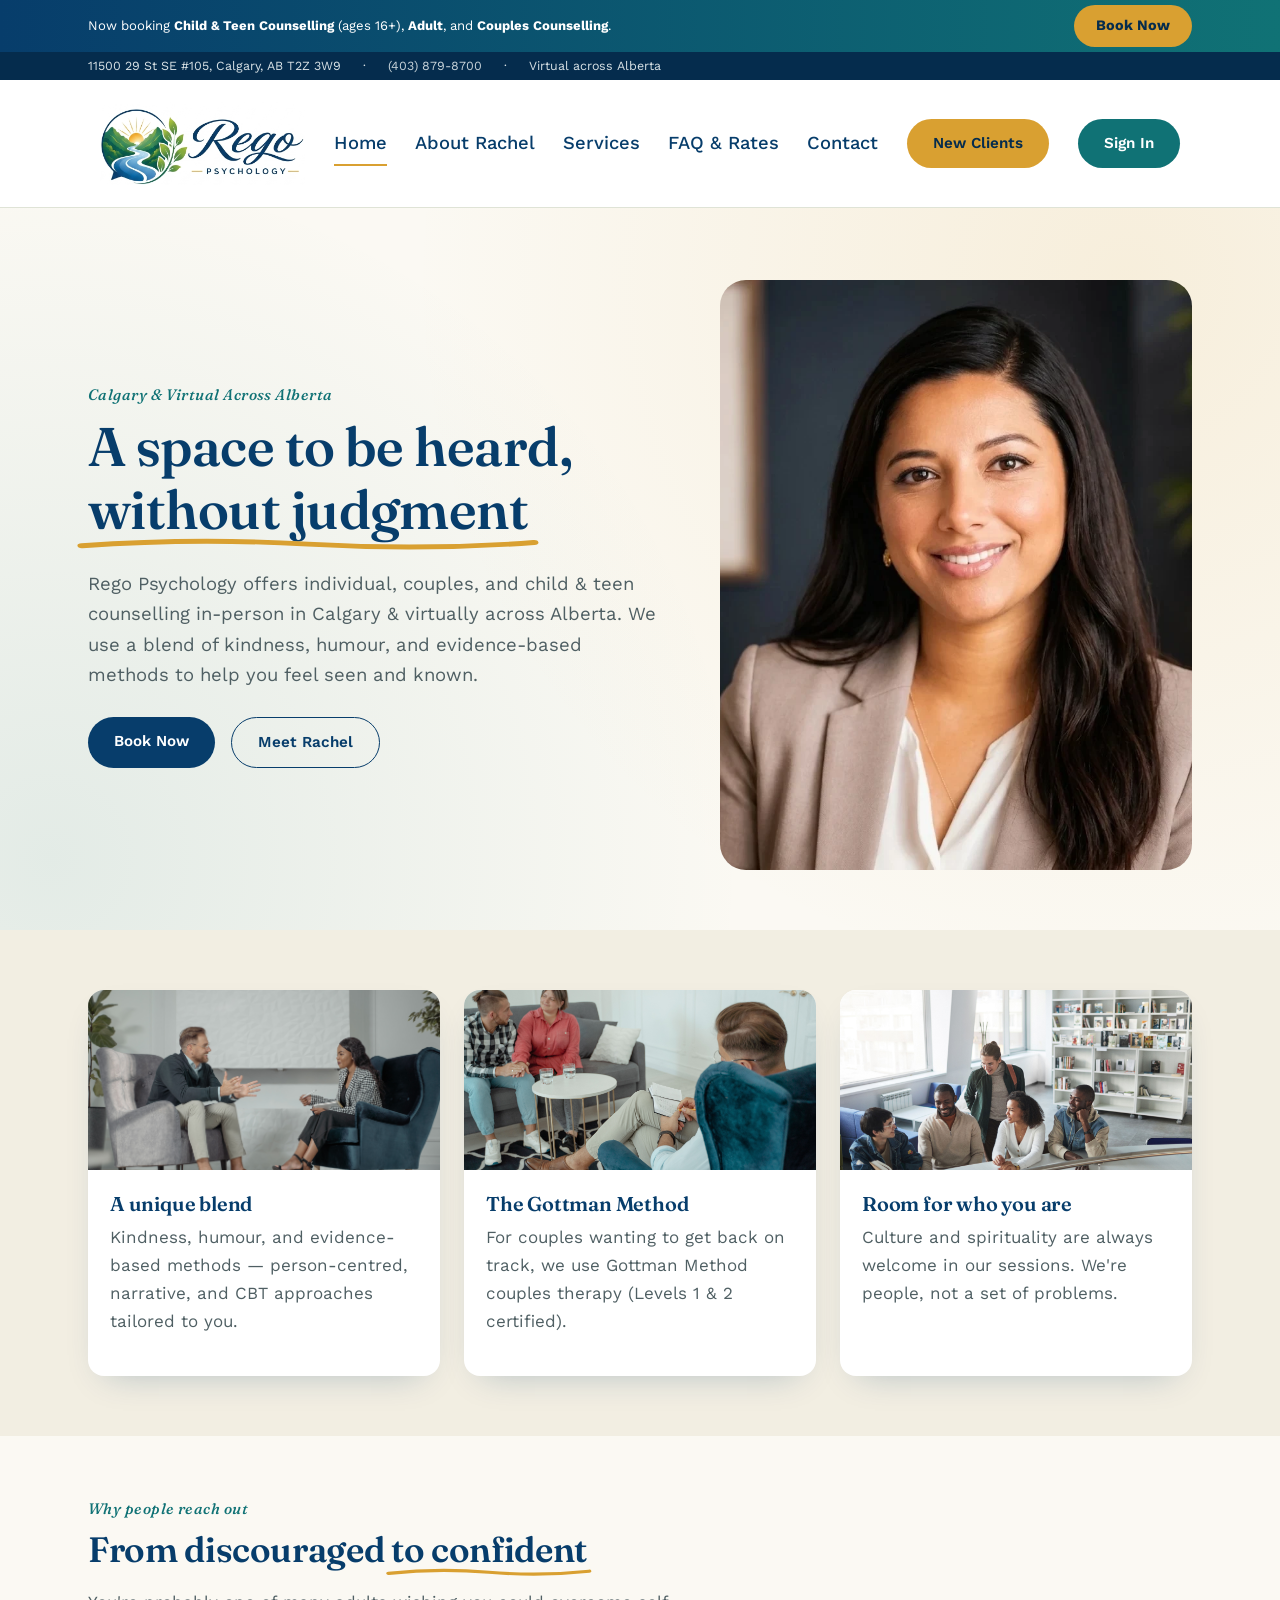
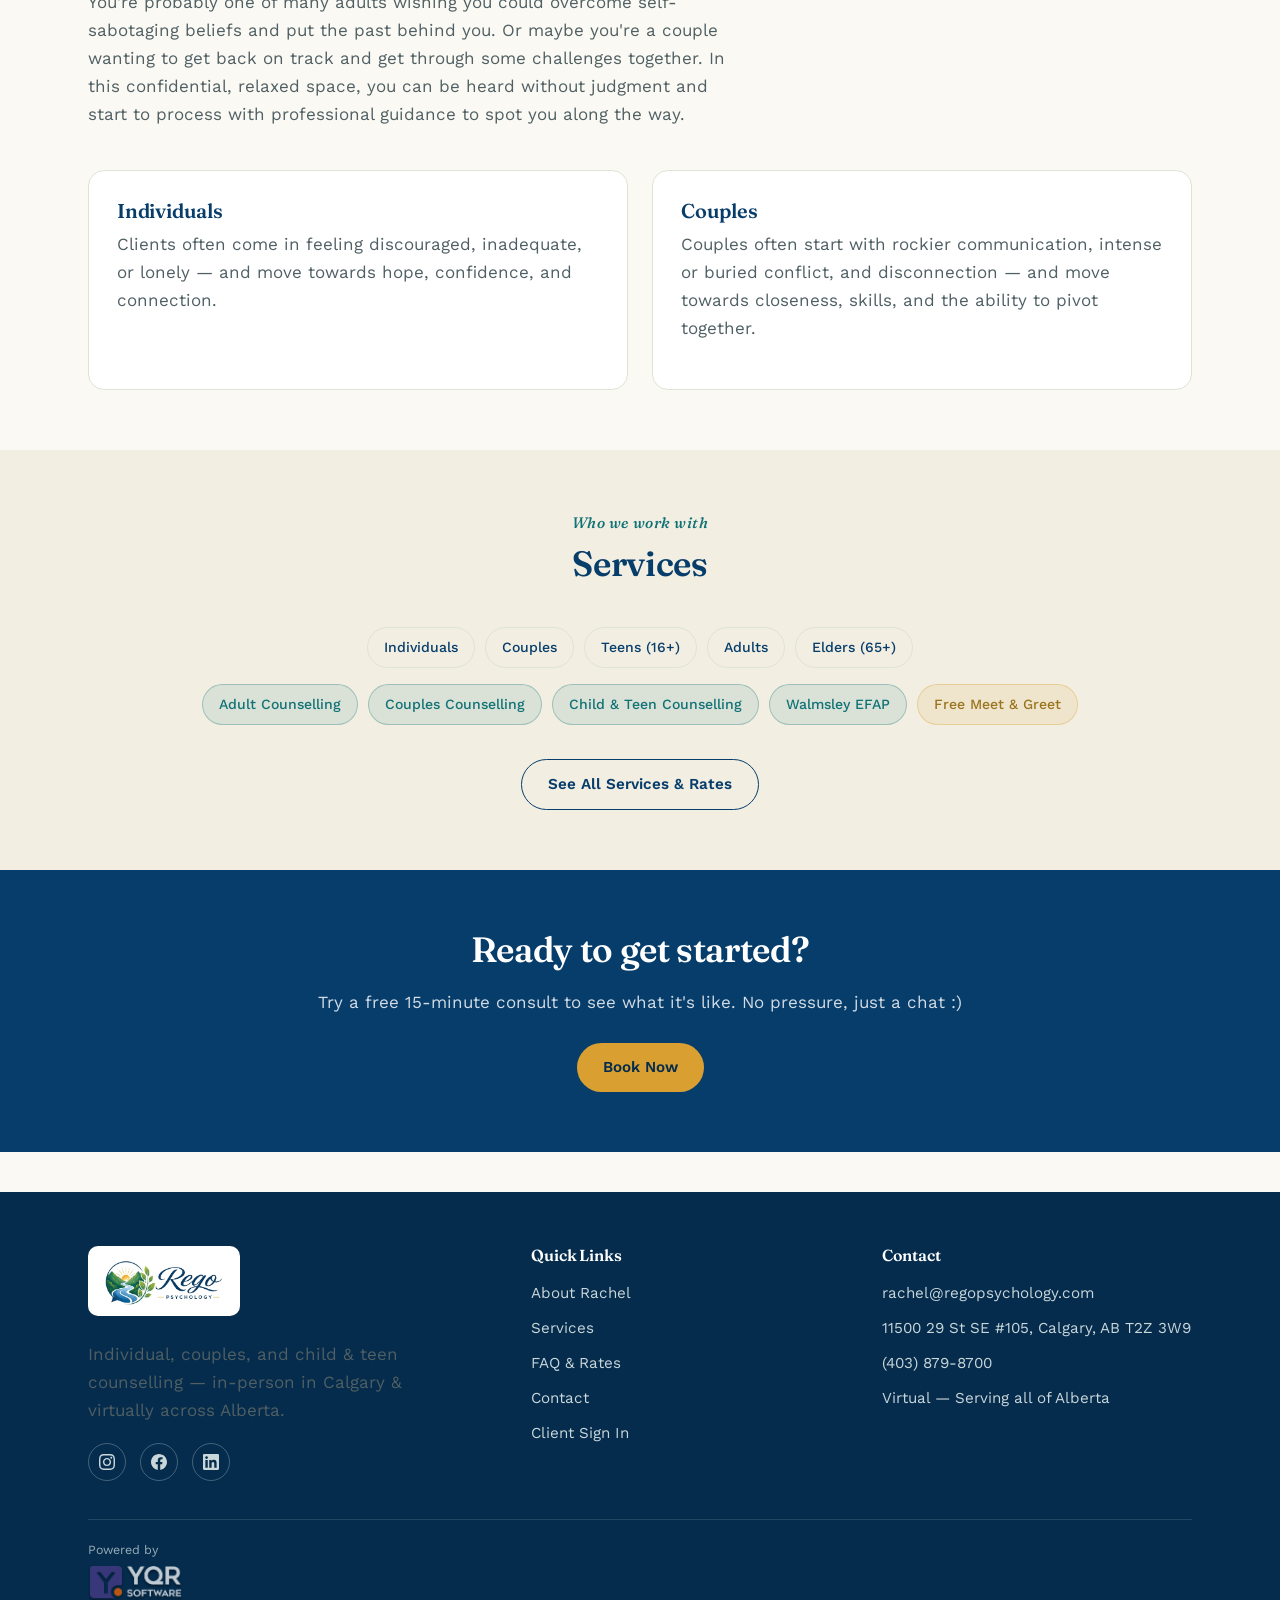
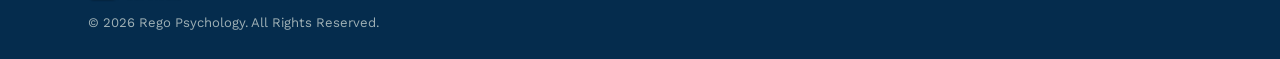
==== commit 3d8e93c2: "Connect contact form to Rachel's email, limit message to 50 chars, add email to footer Co-Authored-B" ====
--- a/index.html
+++ b/index.html
@@ -178,7 +178,7 @@
       <div>
         <h4>Contact</h4>
         <ul>
-          <li></li>
+          <li><a href="mailto:rachel@regopsychology.com">rachel@regopsychology.com</a></li>
           <li>11500 29 St SE #105, Calgary, AB T2Z 3W9</li><li><a href="tel:+14038798700">(403) 879-8700</a></li><li>Virtual — Serving all of Alberta</li>
         </ul>
       </div>
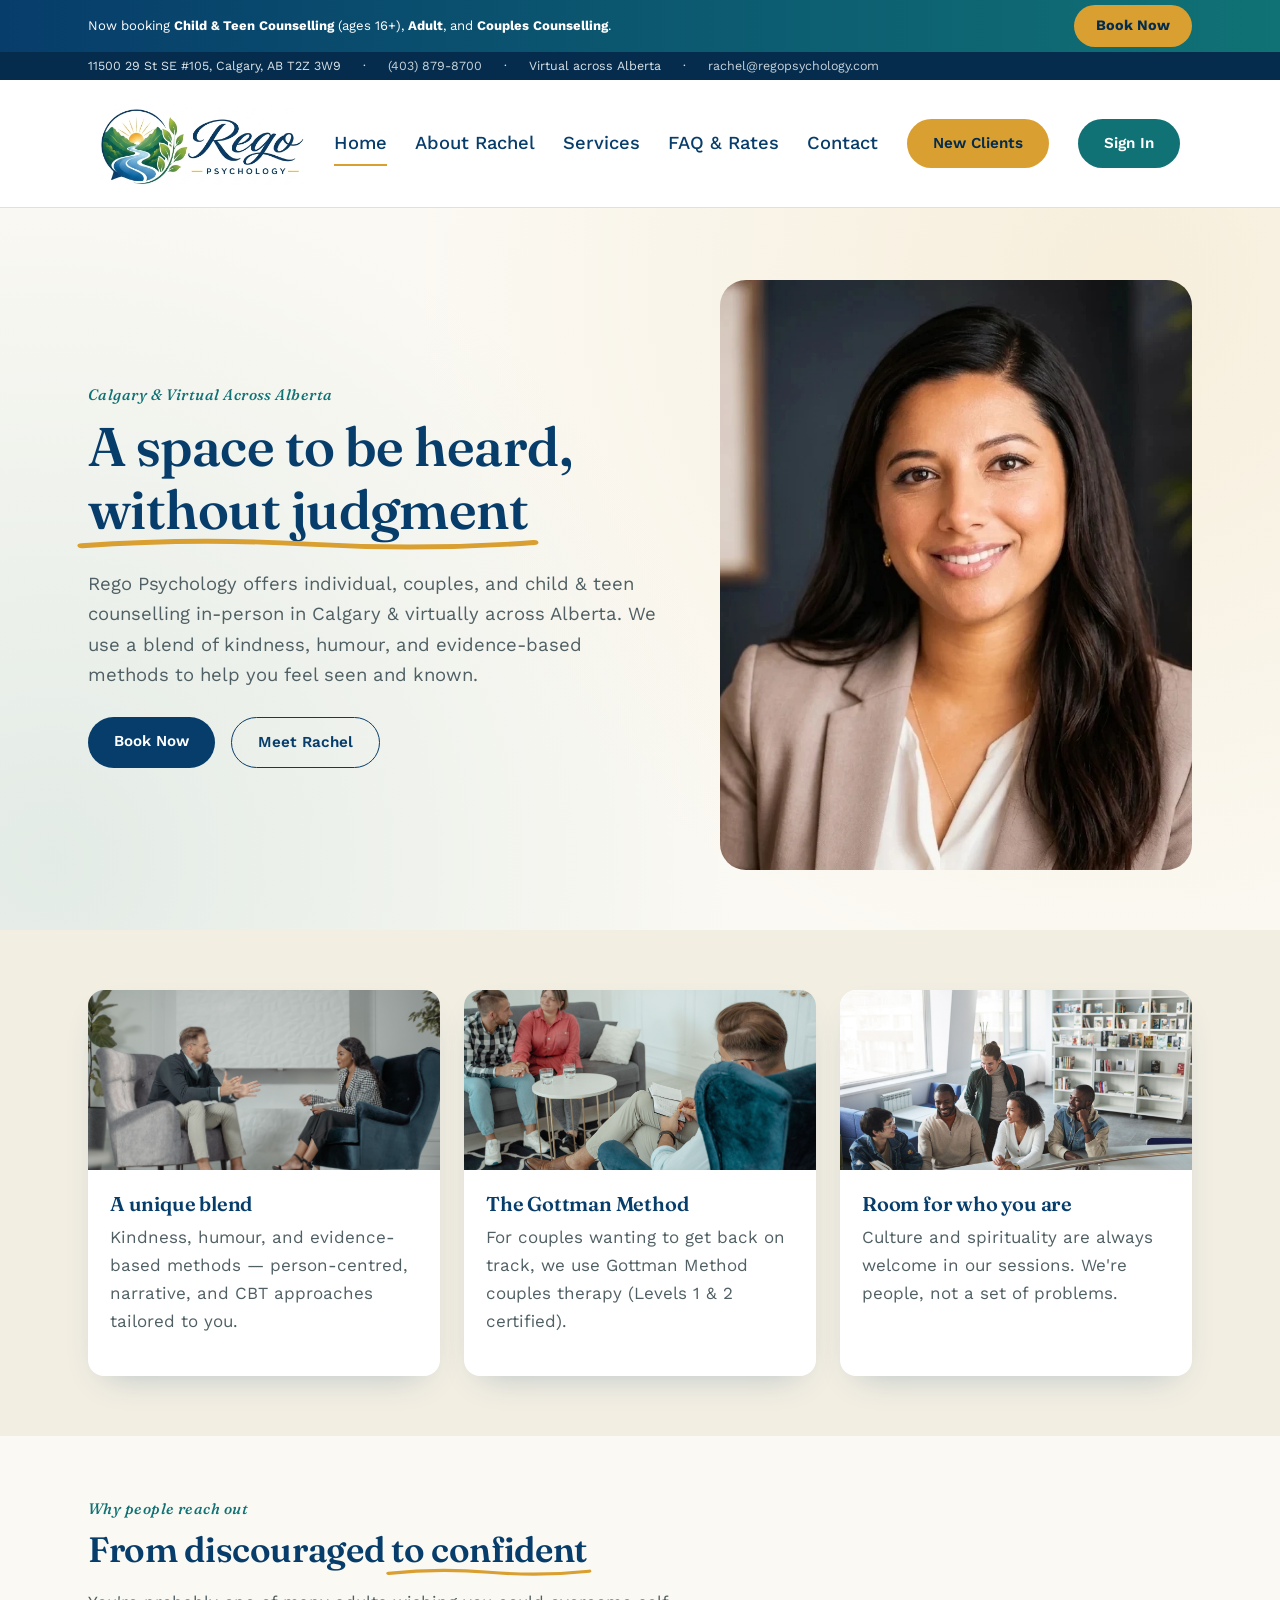
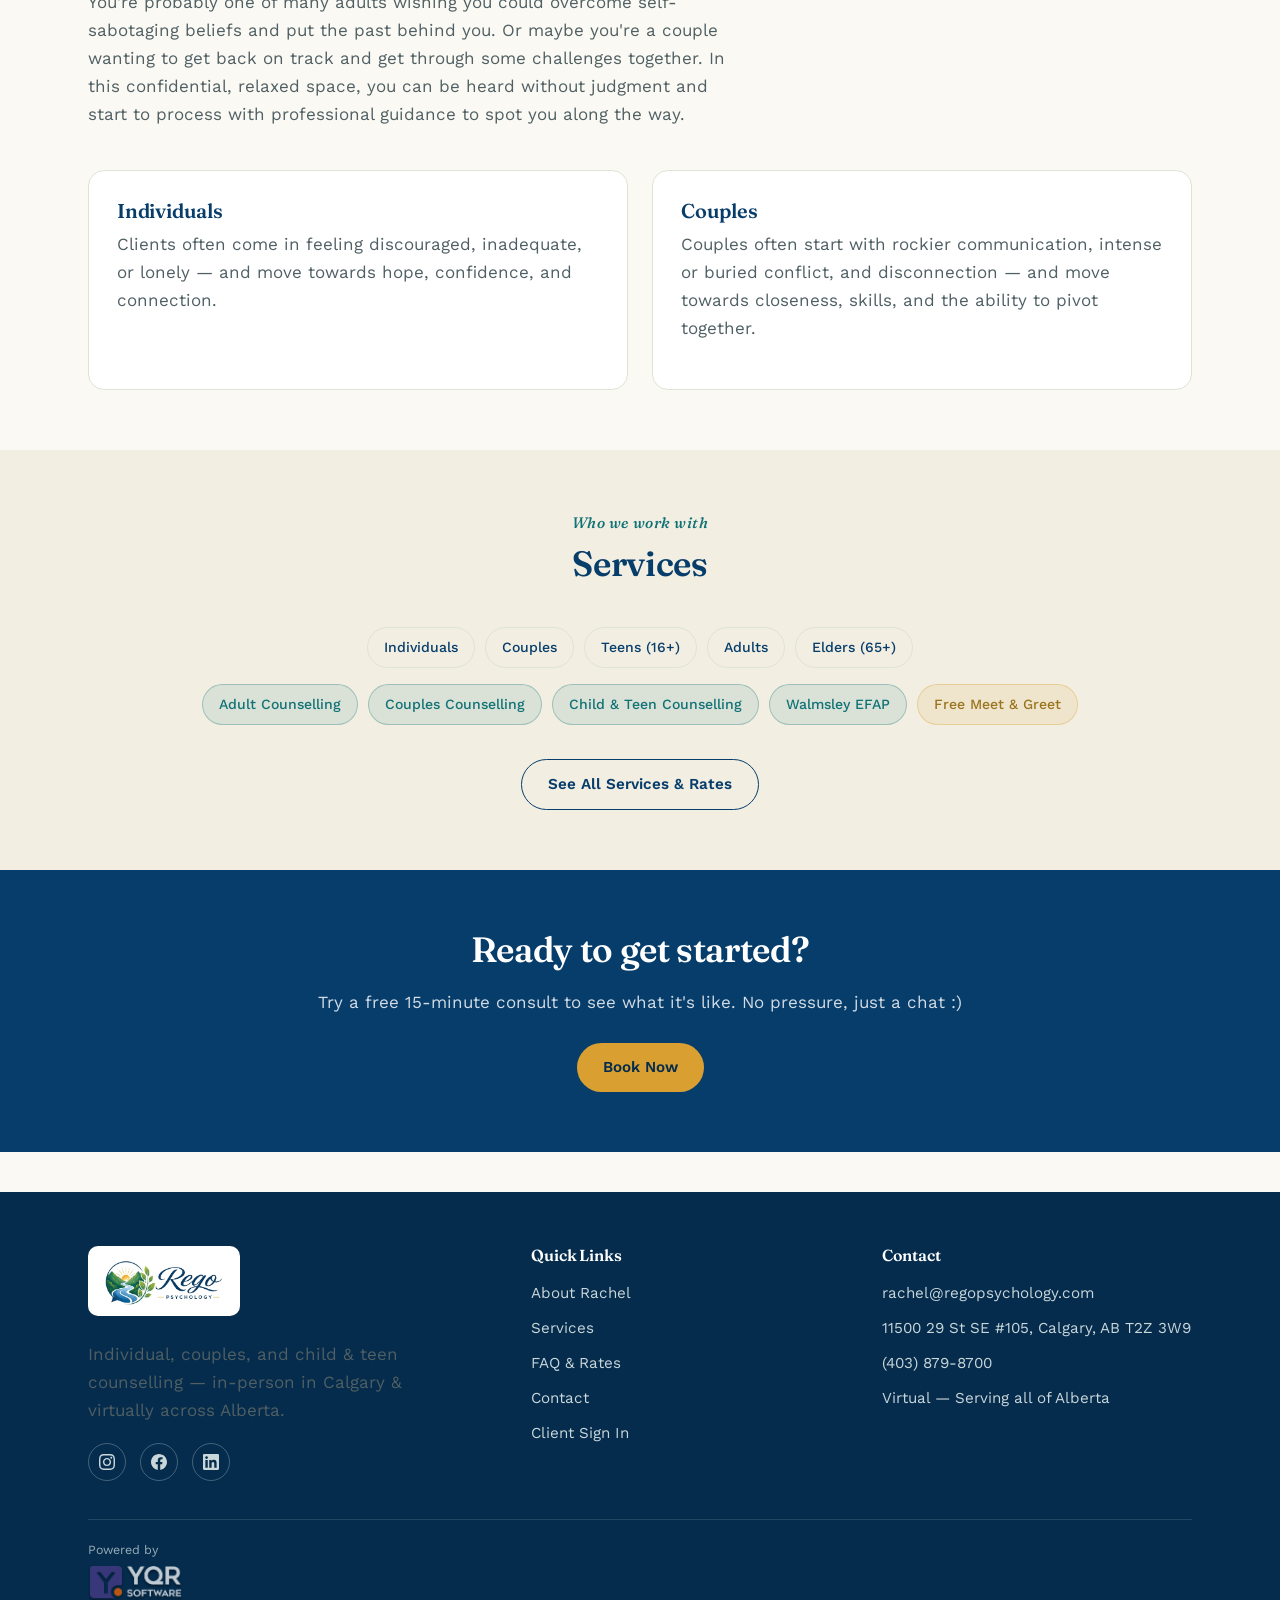
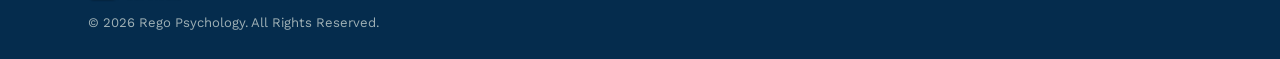
==== commit f0f2459d: "Add Rachel's email to top contact strip Co-Authored-By: Claude Opus 5.5 <noreply@anthropic.com>" ====
--- a/index.html
+++ b/index.html
@@ -23,7 +23,7 @@
 <div class="topbar">
   <div class="wrap">
     <div class="topbar-links">
-      <span>11500 29 St SE #105, Calgary, AB T2Z 3W9</span><span>&middot;</span><span><a href="tel:+14038798700">(403) 879-8700</a></span><span>&middot;</span><span>Virtual across Alberta</span>
+      <span>11500 29 St SE #105, Calgary, AB T2Z 3W9</span><span>&middot;</span><span><a href="tel:+14038798700">(403) 879-8700</a></span><span>&middot;</span><span>Virtual across Alberta</span><span>&middot;</span><span><a href="mailto:rachel@regopsychology.com">rachel@regopsychology.com</a></span>
     </div>
   </div>
 </div>
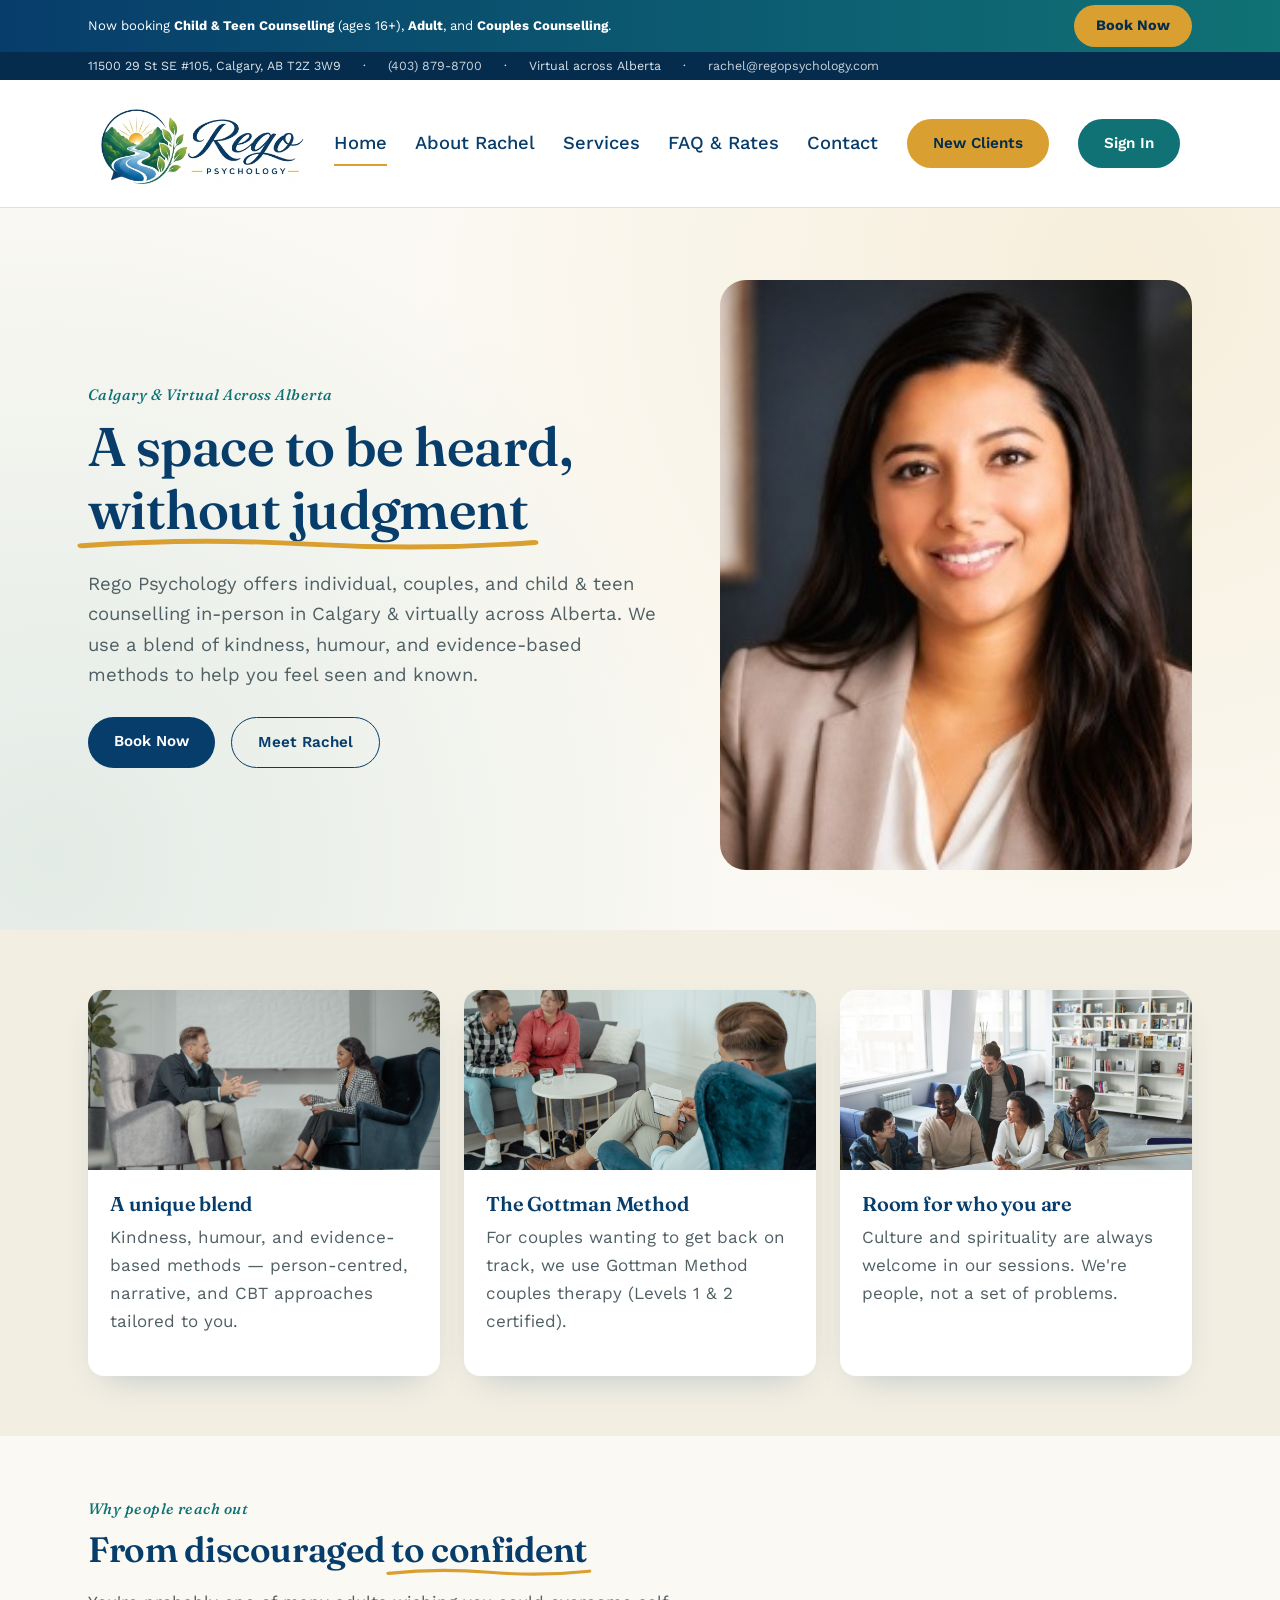
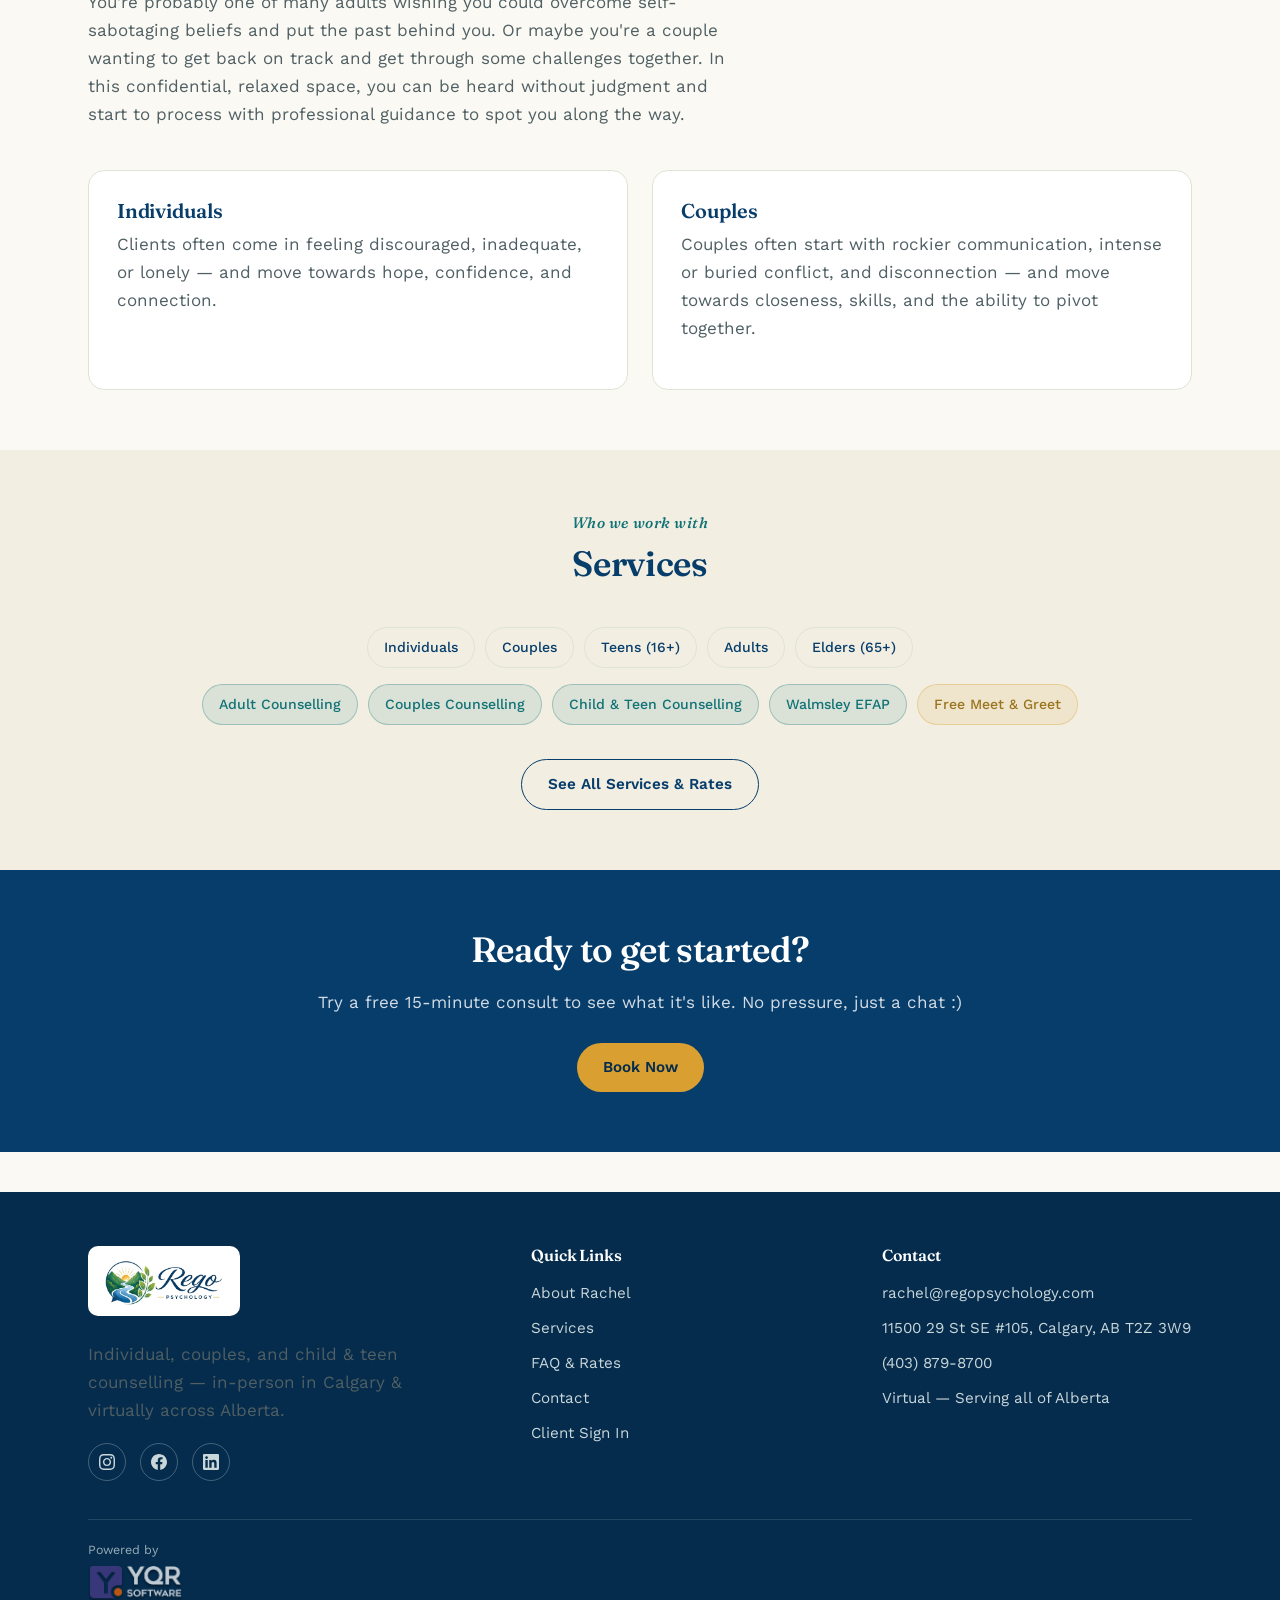
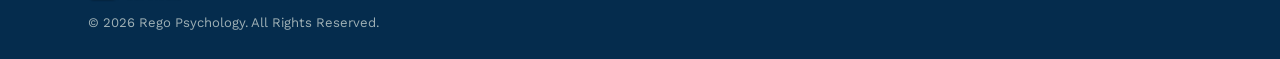
==== commit 98f4f568: "Replace Rachel headshot with updated photo Co-Authored-By: Claude Opus 5.5 <noreply@anthropic.com>" ====
--- a/index.html
+++ b/index.html
@@ -65,7 +65,7 @@
         <a href="about.html" class="btn btn-ghost">Meet Rachel</a>
       </div>
     </div>
-    <div class="hero-photo"><img src="assets-final/rachel-headshot.webp" alt="Rachel Rego, Psychologist"></div>
+    <div class="hero-photo"><img src="assets-final/rachel-headshot-2.jpg" alt="Rachel Rego, Psychologist"></div>
   </div>
 </section>
 
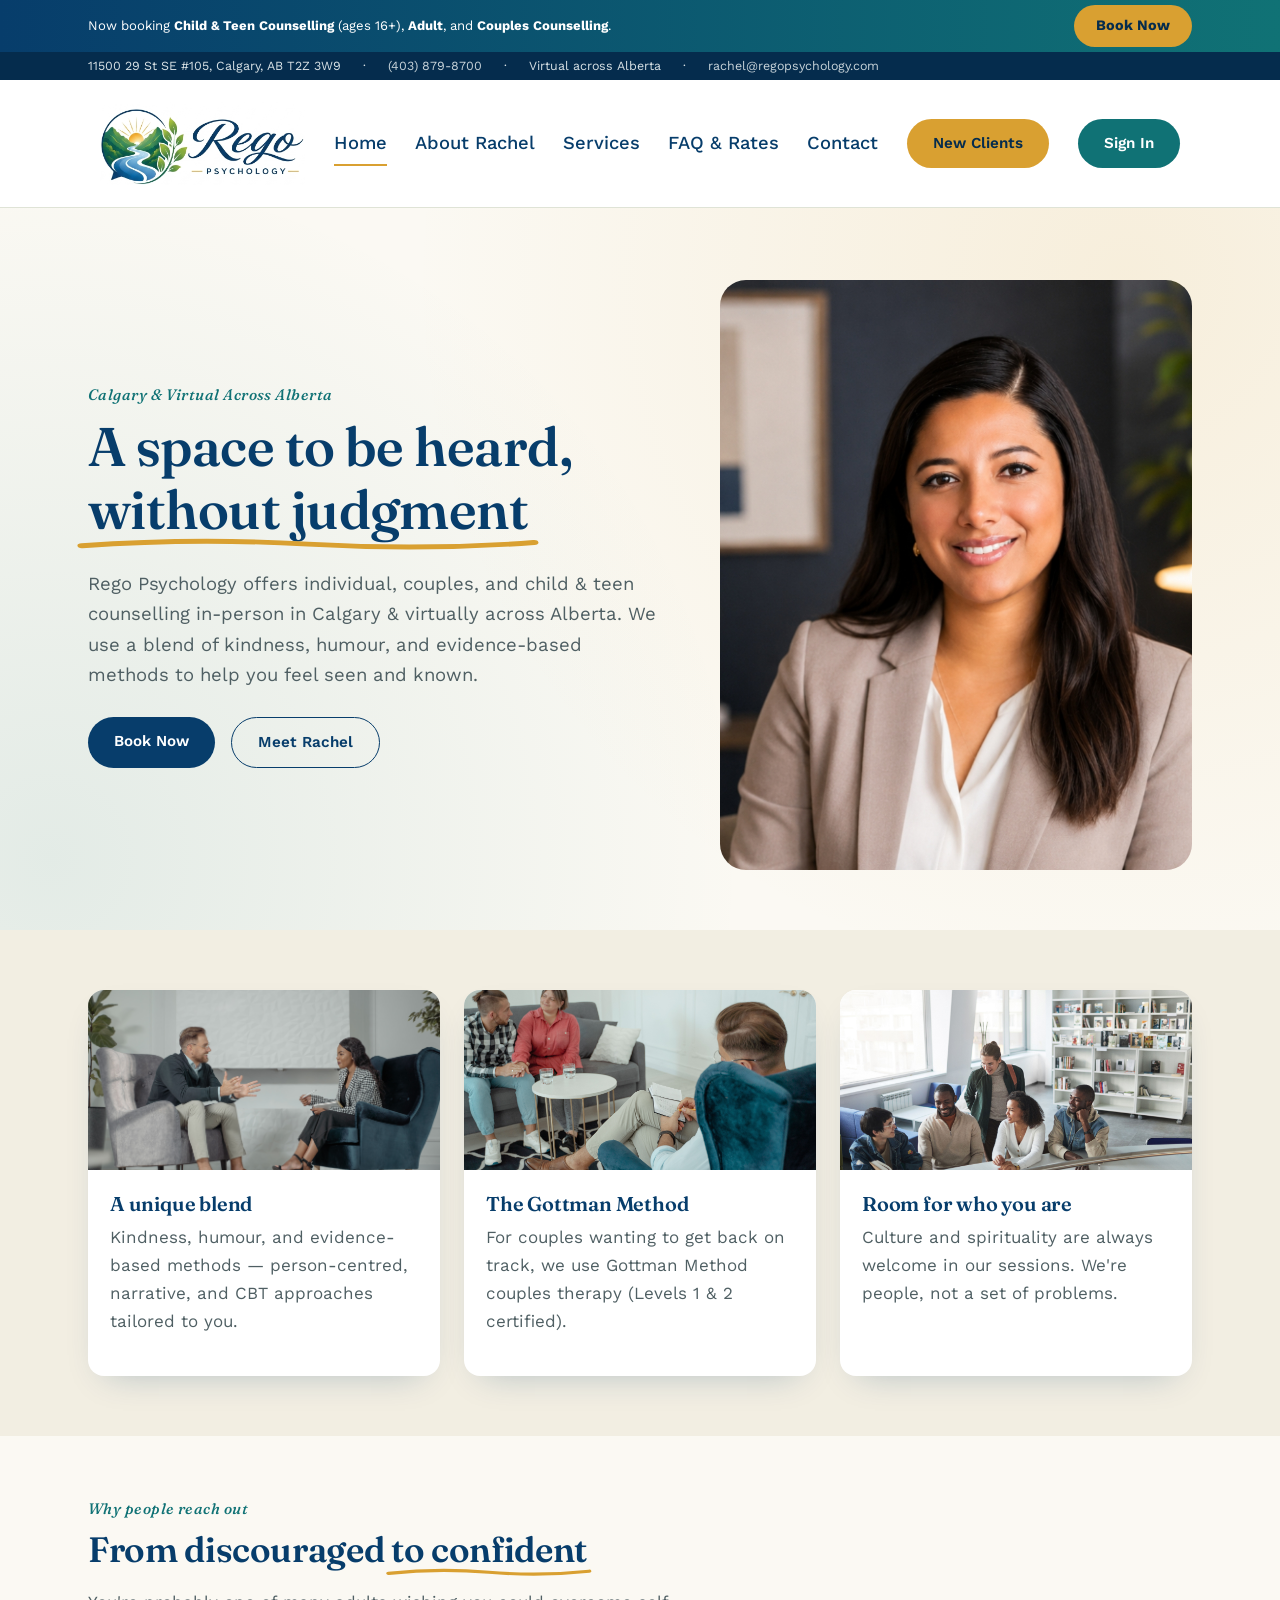
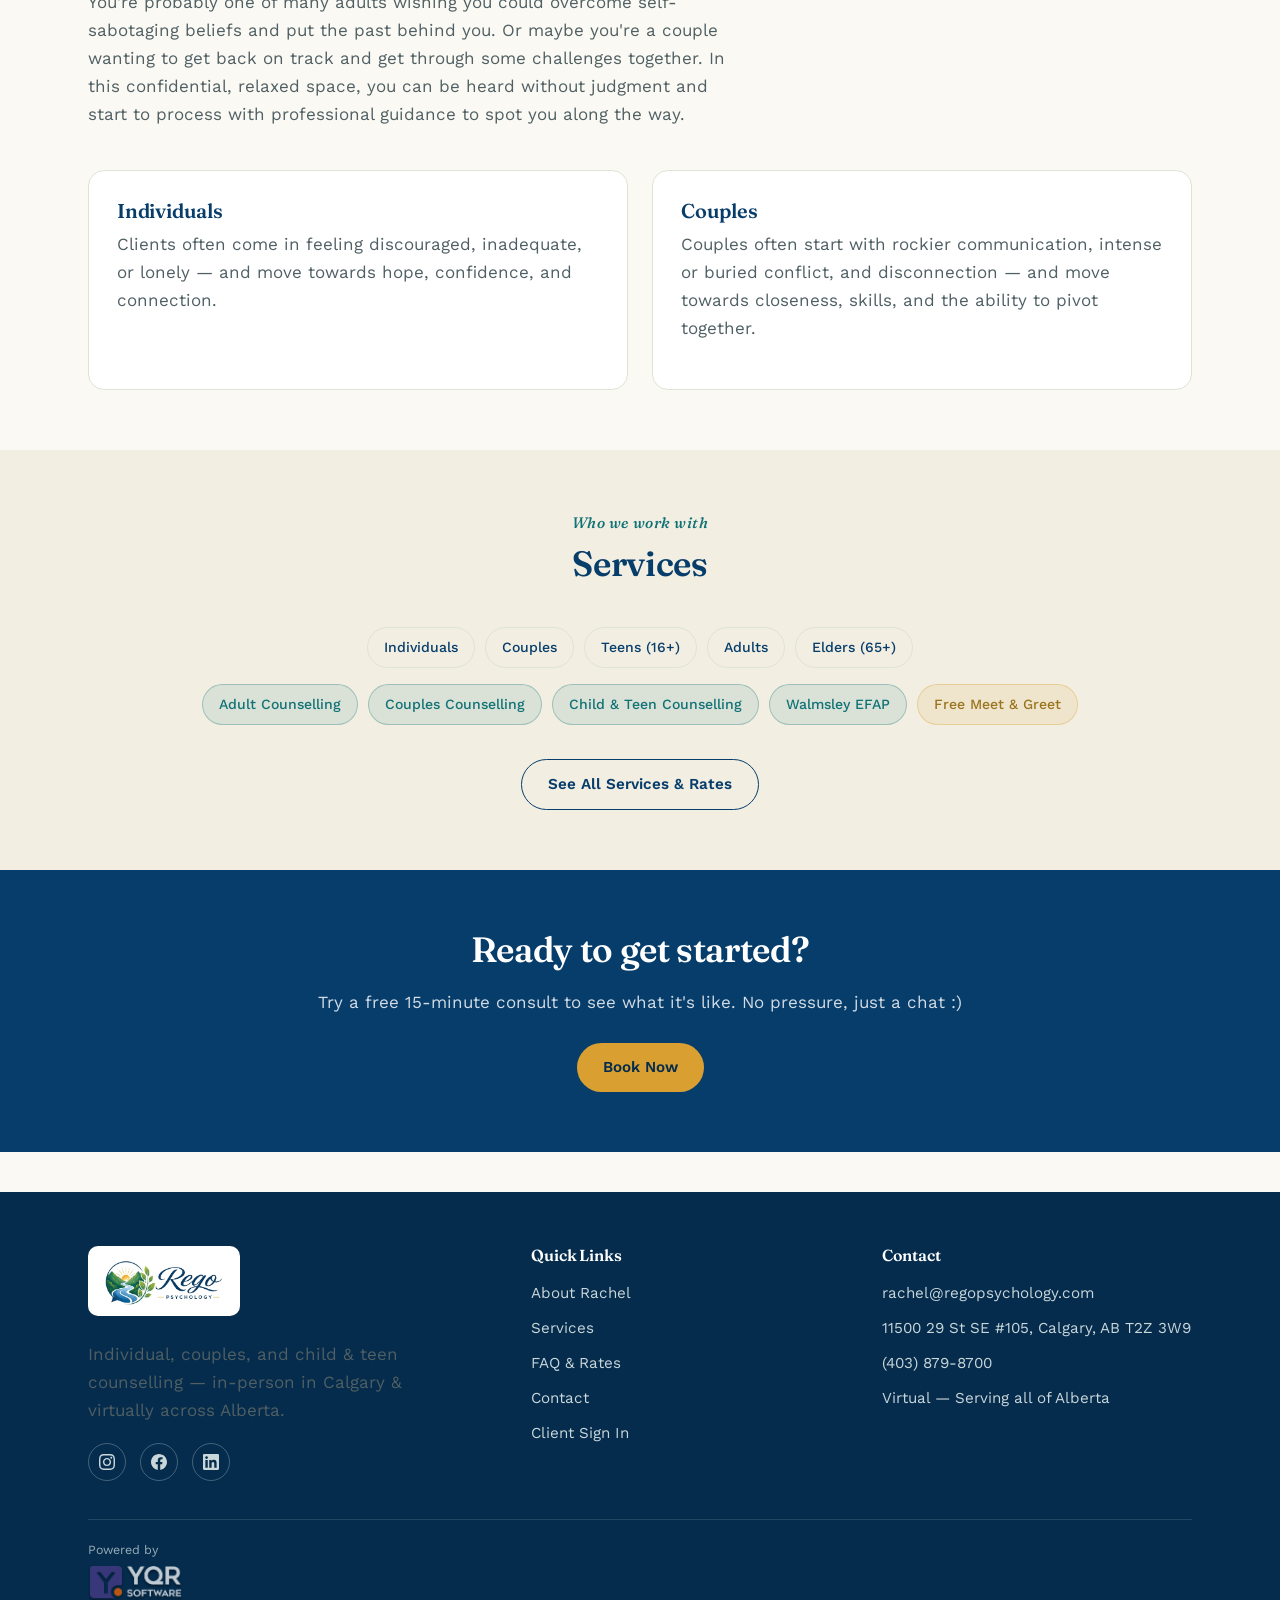
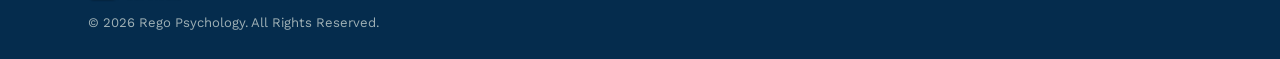
==== commit ec65a256: "Restore original Rachel headshot Co-Authored-By: Claude Opus 5.5 <noreply@anthropic.com>" ====
--- a/index.html
+++ b/index.html
@@ -65,7 +65,7 @@
         <a href="about.html" class="btn btn-ghost">Meet Rachel</a>
       </div>
     </div>
-    <div class="hero-photo"><img src="assets-final/rachel-headshot-2.jpg" alt="Rachel Rego, Psychologist"></div>
+    <div class="hero-photo"><img src="assets-final/rachelheadshot.jpeg" alt="Rachel Rego, Psychologist"></div>
   </div>
 </section>
 
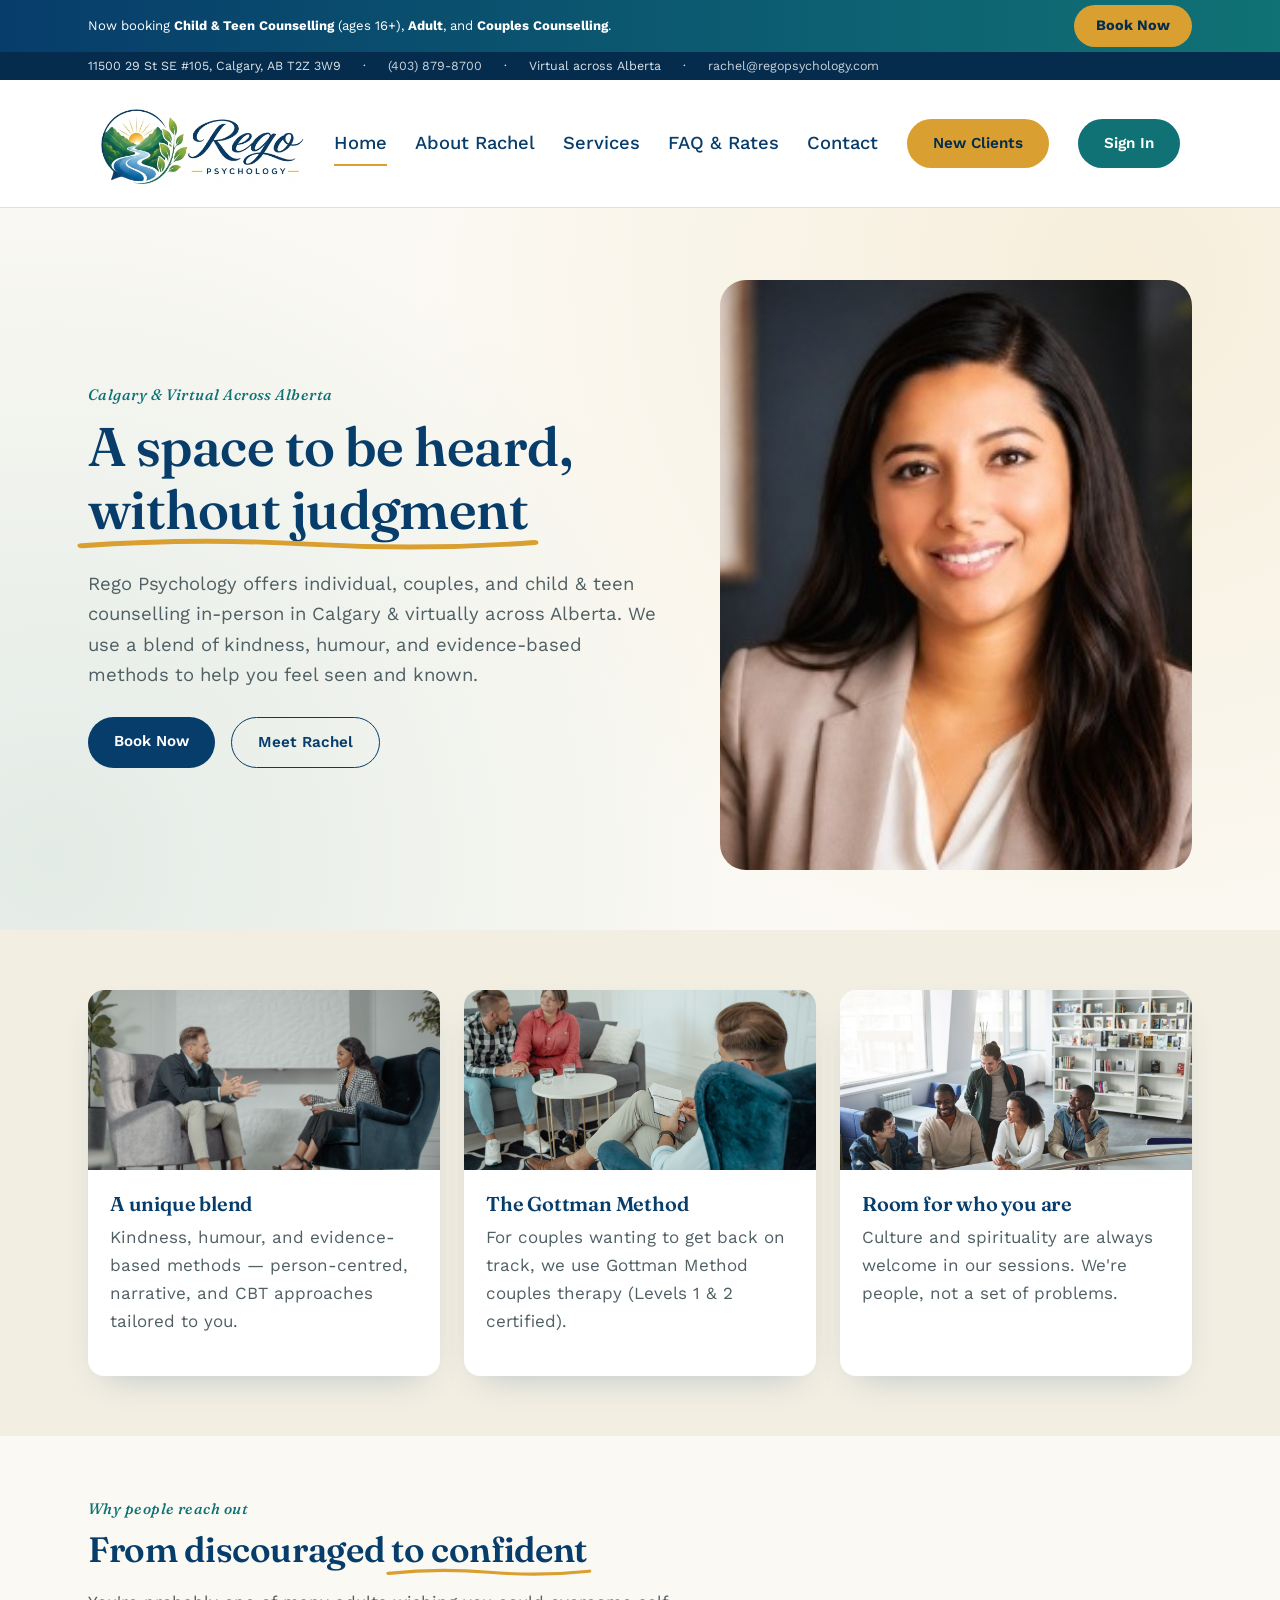
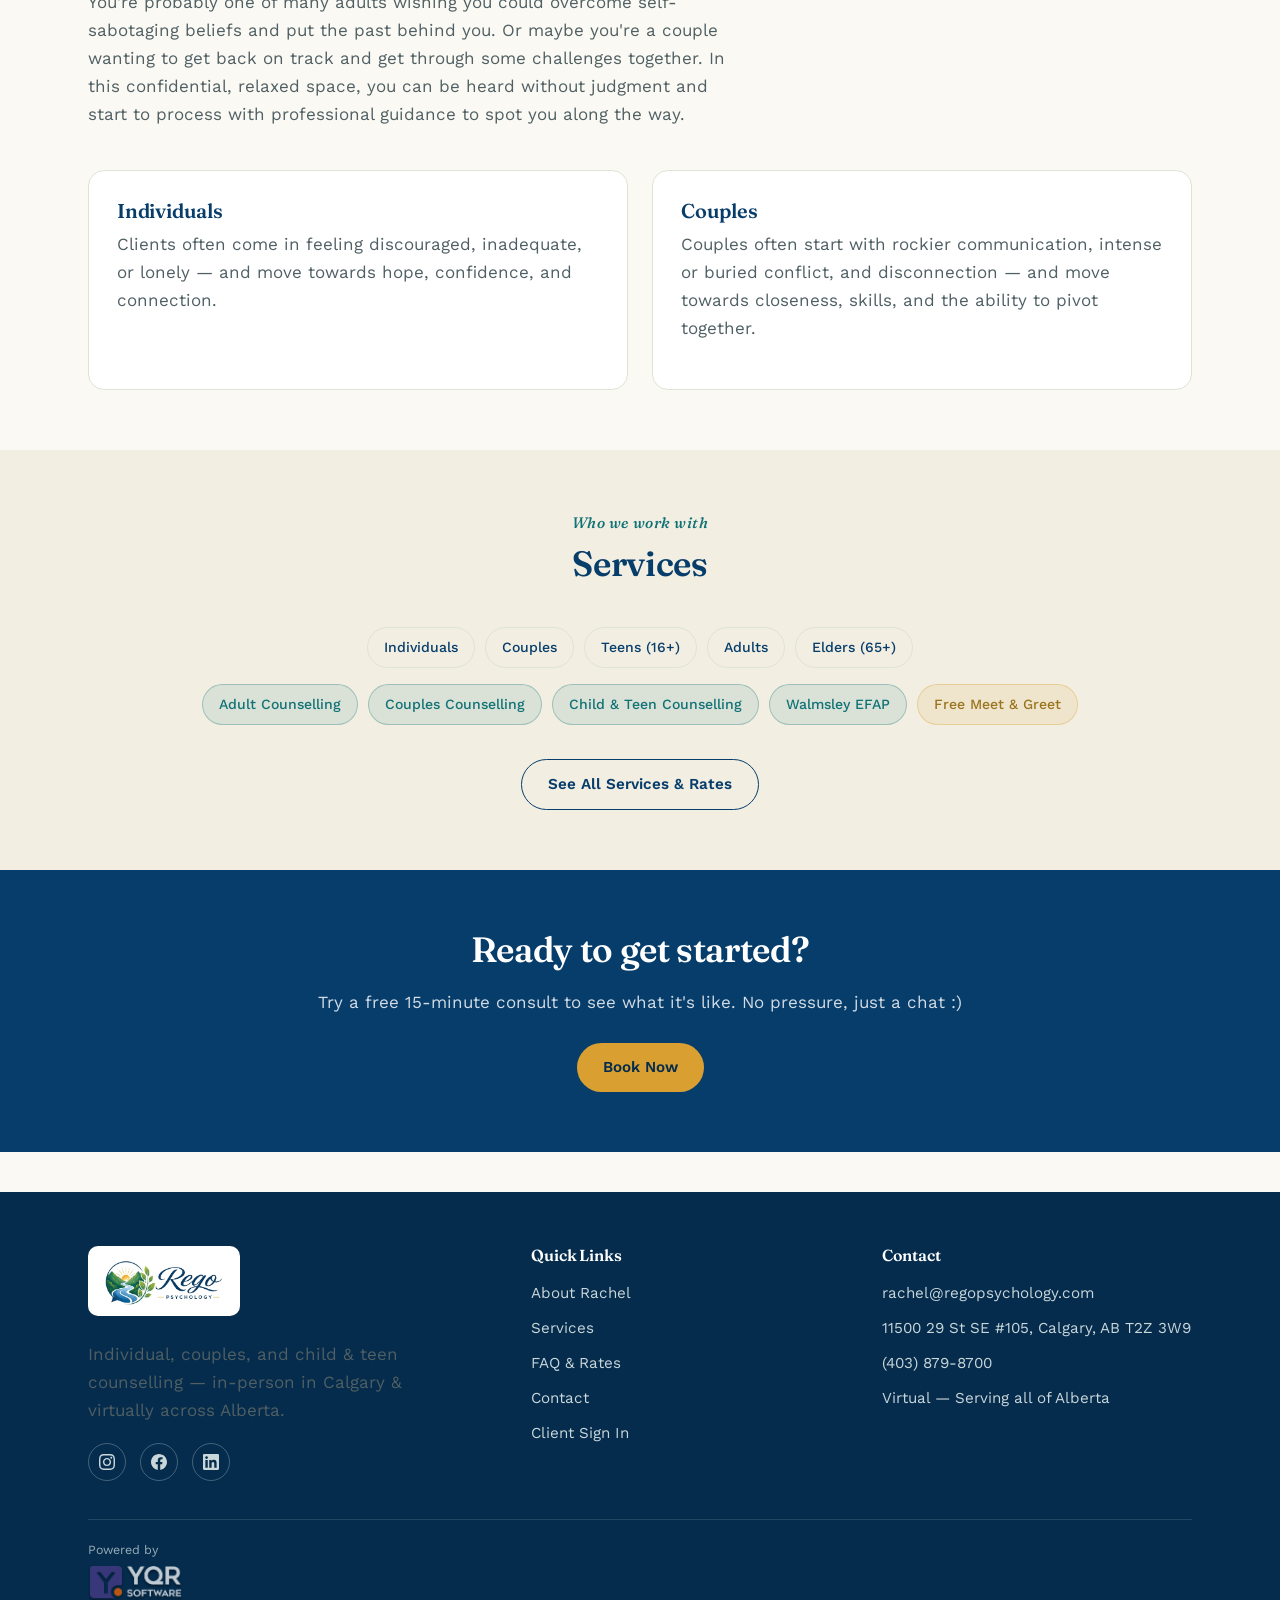
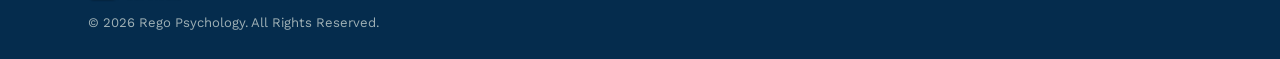
==== commit f7967a2f: "Revert "Restore original Rachel headshot" Keeps the updated headshot (rachel-headshot-2.jpg) on home" ====
--- a/index.html
+++ b/index.html
@@ -65,7 +65,7 @@
         <a href="about.html" class="btn btn-ghost">Meet Rachel</a>
       </div>
     </div>
-    <div class="hero-photo"><img src="assets-final/rachelheadshot.jpeg" alt="Rachel Rego, Psychologist"></div>
+    <div class="hero-photo"><img src="assets-final/rachel-headshot-2.jpg" alt="Rachel Rego, Psychologist"></div>
   </div>
 </section>
 
